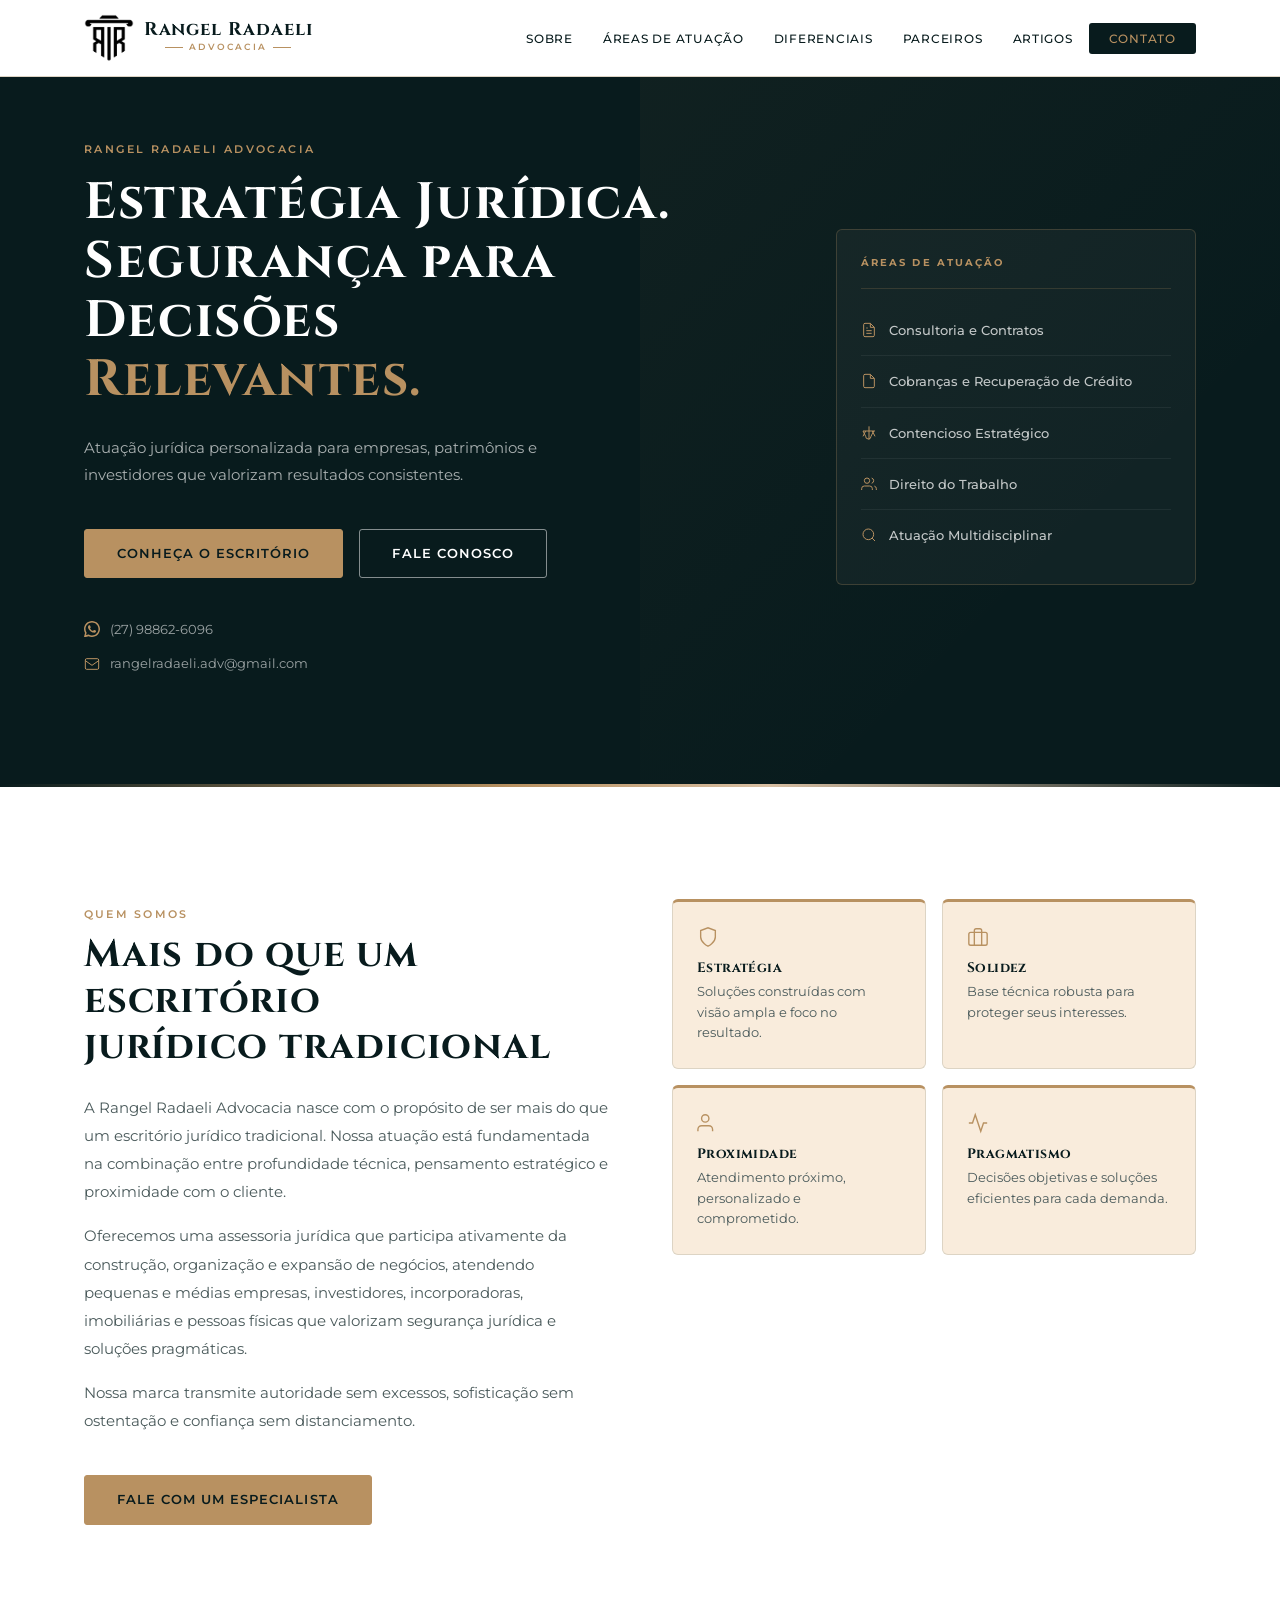
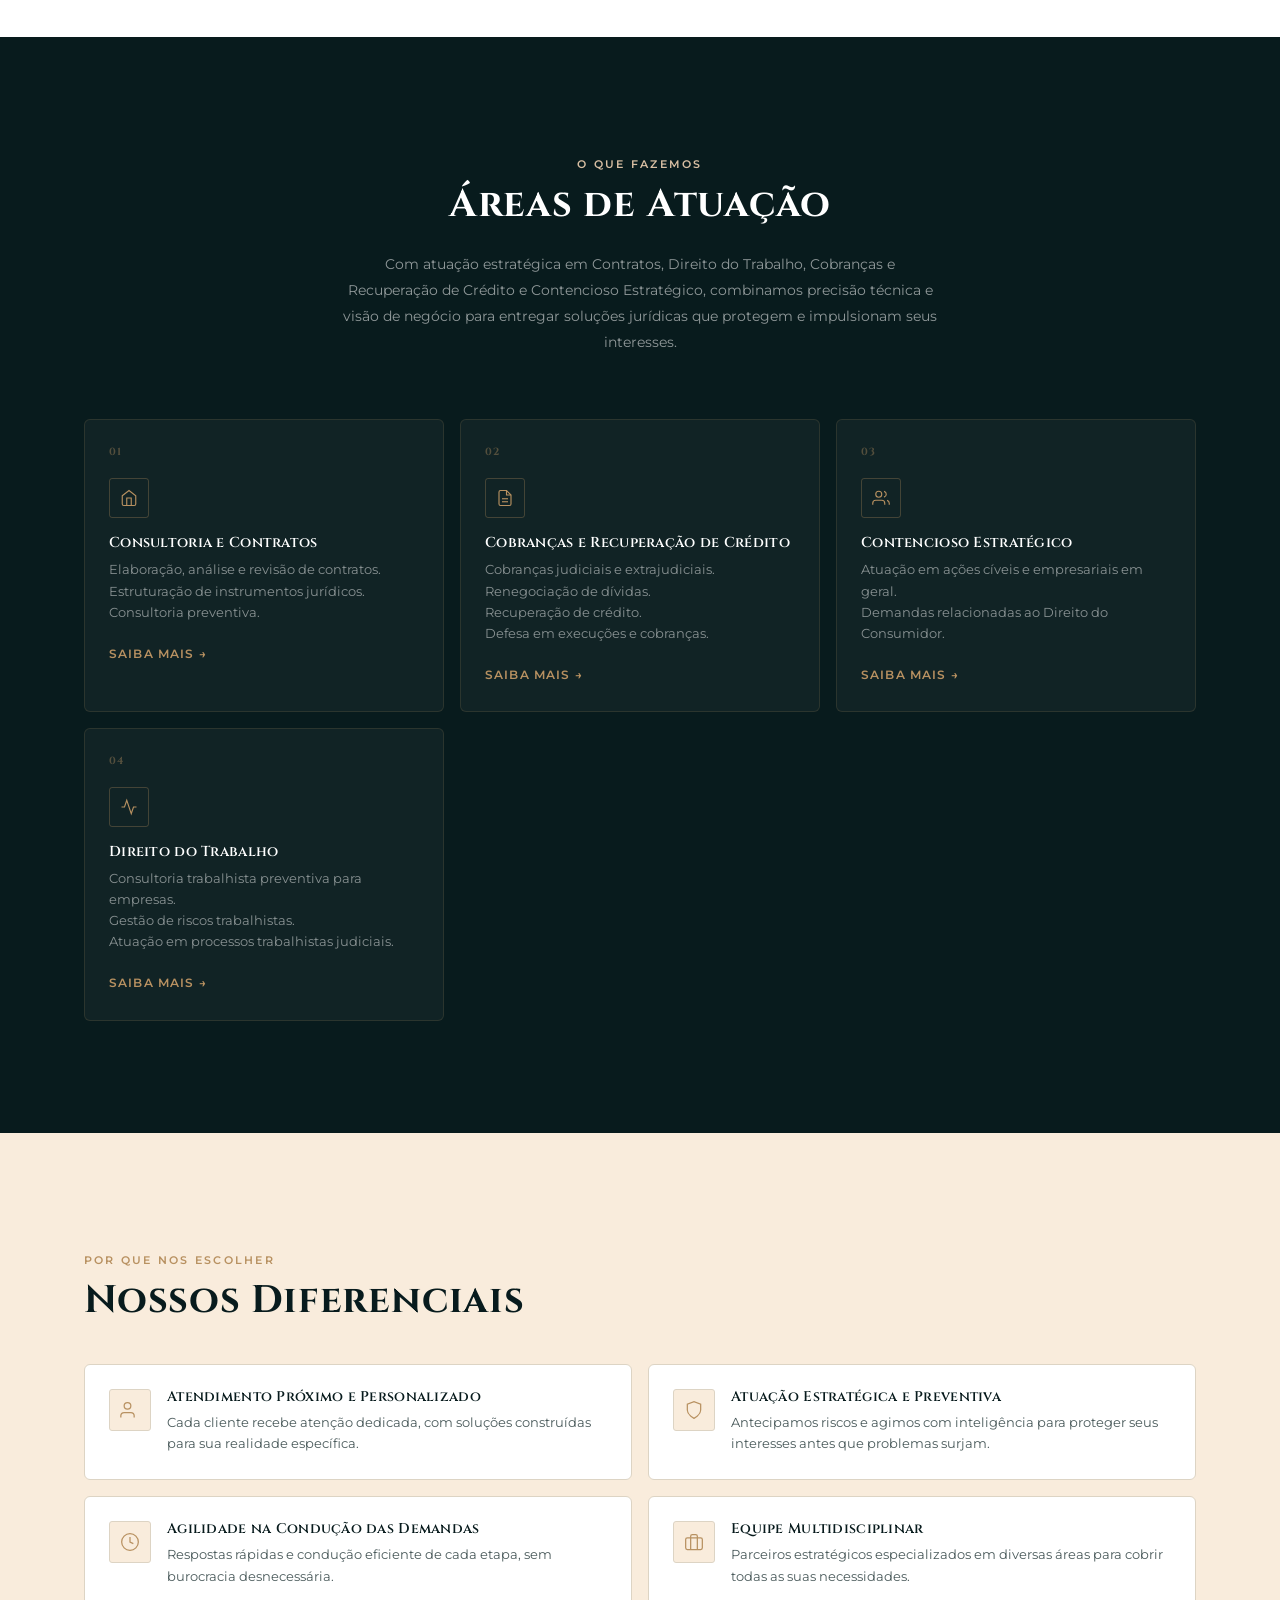
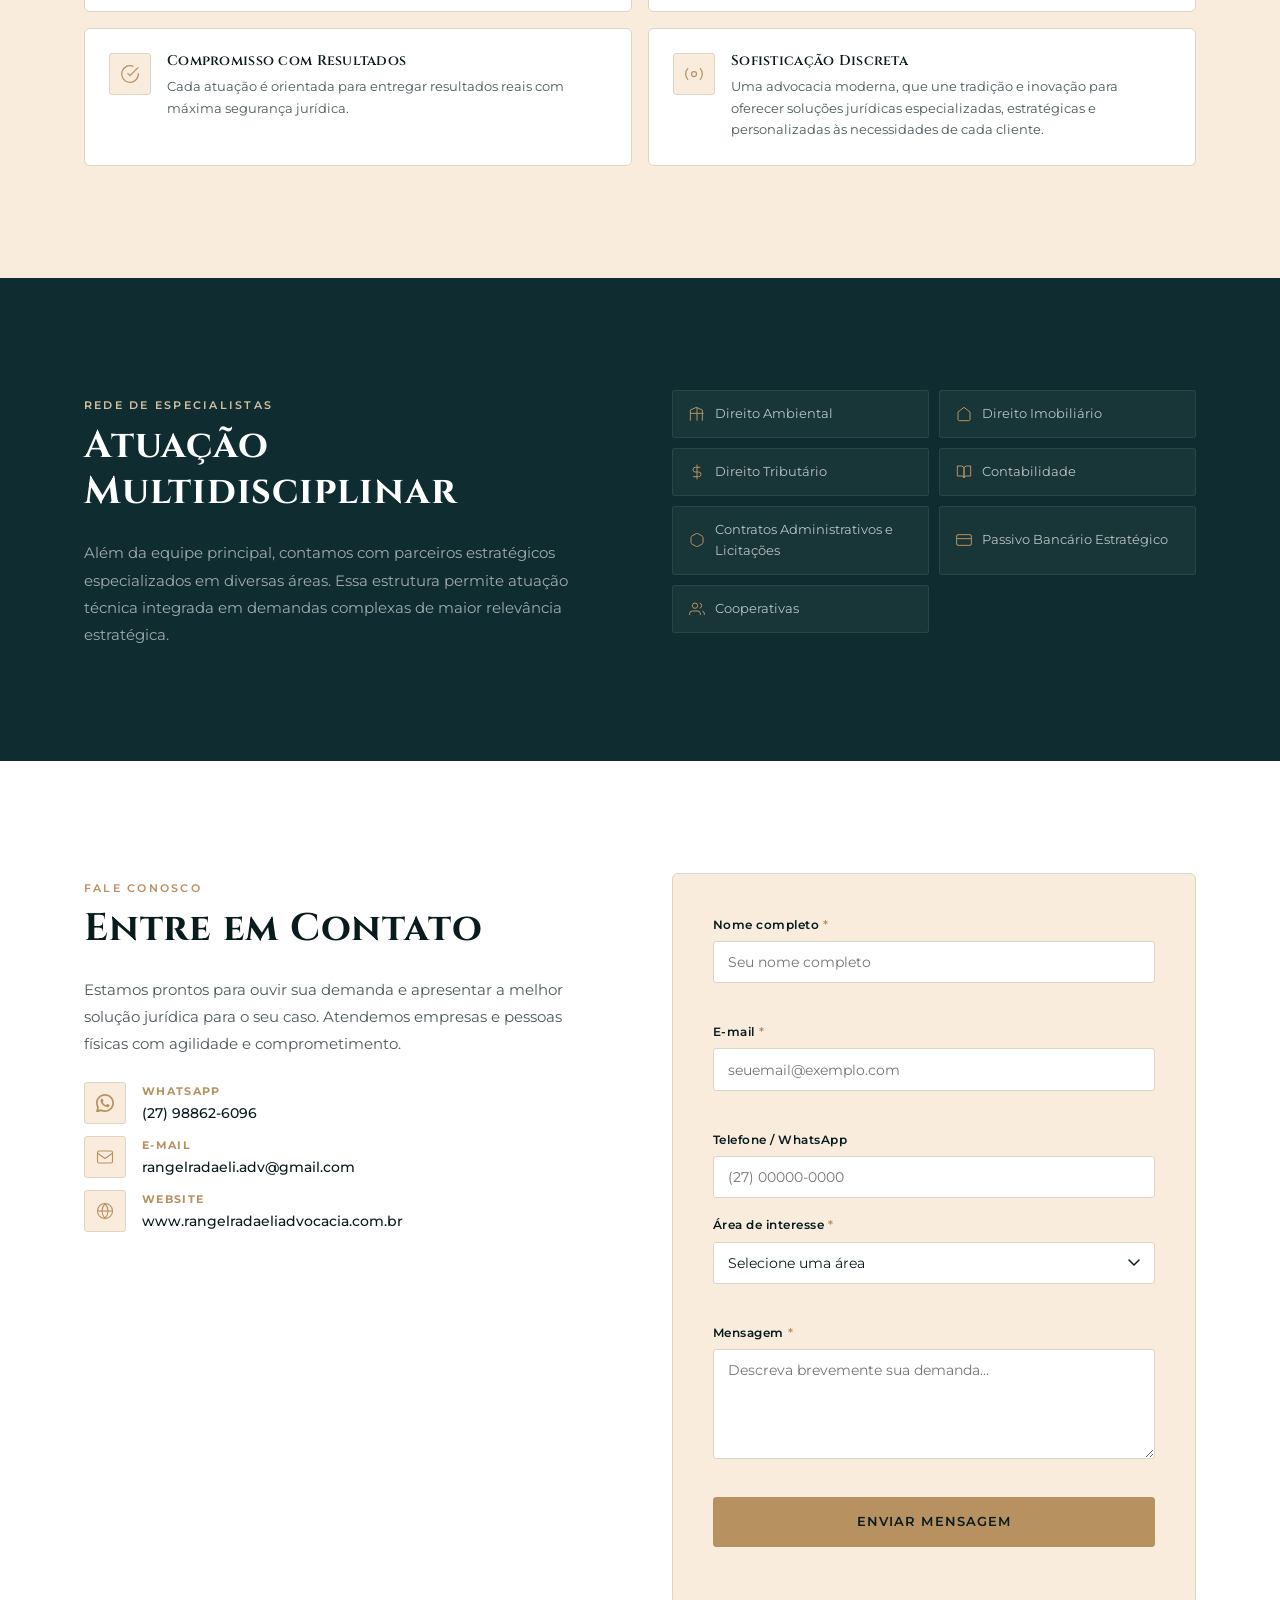
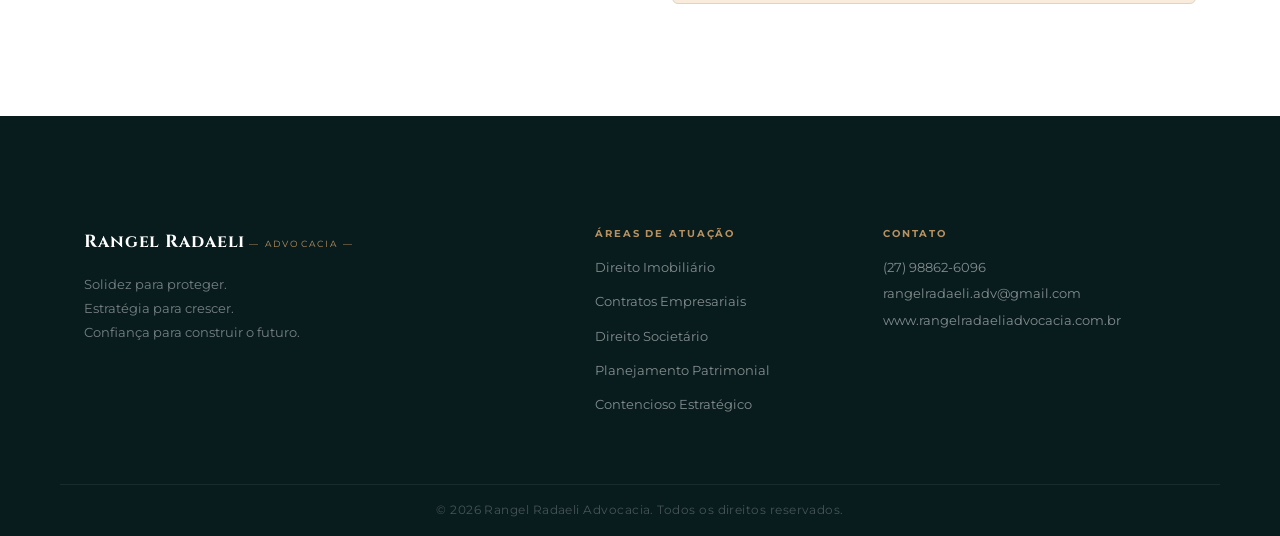
==== index.html @ 6f7310c7 "fix: update navigation link class for artigos in index.html" ====
<!doctype html>
<html lang="pt-BR">
  <head>
    <meta charset="UTF-8" />
    <meta name="viewport" content="width=device-width, initial-scale=1.0" />
    <meta
      name="description"
      content="Rangel Radaeli Advocacia – Estratégia Jurídica. Segurança para Decisões Relevantes."
    />
    <title>Rangel Radaeli Advocacia</title>

    <!-- Favicon -->
    <link rel="icon" type="image/png" href="assets/images/LogoRR2.png" />

    <!--
    Tipografia oficial conforme Manual de Marca:
    - Cinzel       → equivalente gratuita da Trajan Pro (títulos, logotipo)
    - Montserrat   → fonte secundária oficial (textos, corpo, UI)
  -->
    <link rel="preconnect" href="https://fonts.googleapis.com" />
    <link rel="preconnect" href="https://fonts.gstatic.com" crossorigin />
    <link
      href="https://fonts.googleapis.com/css2?family=Cinzel:wght@400;600;700&family=Montserrat:wght@300;400;500;600;700&display=swap"
      rel="stylesheet"
    />

    <link rel="stylesheet" href="css/style.css" />
  </head>
  <body>
    <!-- ============================================================
       HEADER
  ============================================================ -->
    <header class="header" id="header">
      <div class="container header__inner">
        <!-- Logo-->
        <a
          href="#hero"
          class="logo"
          aria-label="Rangel Radaeli Advocacia – Início"
        >
          <div class="logo__wrapper">
            <div class="logo__top">
              <img src="assets/images/LogoRR.png" alt="" class="logo__icon" />
              <div class="logo__text">
                <span class="logo__name">Rangel Radaeli</span>
                <span class="logo__sub">
                  <span class="logo__line"></span>
                  ADVOCACIA
                  <span class="logo__line"></span>
                </span>
              </div>
            </div>
          </div>
        </a>

        <!-- Navegação desktop -->
        <nav class="nav" aria-label="Menu principal">
          <ul class="nav__list">
            <li><a href="#sobre" class="nav__link">Sobre</a></li>
            <li><a href="#areas" class="nav__link">Áreas de Atuação</a></li>
            <li><a href="#diferenciais" class="nav__link">Diferenciais</a></li>
            <li><a href="#multidisciplinar" class="nav__link">Parceiros</a></li>
             <li><a href="artigos.html" class="nav__link">Artigos</a></li>  
            <li>
              <a href="#contato" class="nav__link nav__link--cta">Contato</a>
            </li>
          </ul>
        </nav>

        <!-- Hamburguer (mobile) -->
        <button
          class="hamburger"
          id="hamburgerBtn"
          aria-label="Abrir menu"
          aria-expanded="false"
        >
          <span class="hamburger__line"></span>
          <span class="hamburger__line"></span>
          <span class="hamburger__line"></span>
        </button>
      </div>

      <!-- Menu mobile -->
      <nav
        class="nav-mobile"
        id="mobileMenu"
        aria-label="Menu mobile"
        aria-hidden="true"
      >
        <ul class="nav-mobile__list">
          <li><a href="#sobre" class="nav-mobile__link">Sobre</a></li>
          <li>
            <a href="#areas" class="nav-mobile__link">Áreas de Atuação</a>
          </li>
          <li>
            <a href="#diferenciais" class="nav-mobile__link">Diferenciais</a>
          </li>
          <li>
            <a href="#multidisciplinar" class="nav-mobile__link">Parceiros</a>
          </li>

           <li><a href="artigos.html" class="nav-mobile__link">Artigos</a></li>  
          <li><a href="#contato" class="nav-mobile__link">Contato</a></li>
        </ul>
      </nav>
    </header>

    <main>
      <!-- ============================================================
         HERO — "Estratégia Jurídica. Segurança para Decisões Relevantes."
         Inspirado no mockup da página 16 do projeto
    ============================================================ -->
      <section class="hero" id="hero">
        <div class="container hero__inner">
          <div class="hero__content">
            <!-- Eyebrow -->
            <p class="hero__eyebrow">Rangel Radaeli Advocacia</p>

            <!-- Título principal conforme mockup do projeto -->
            <h1 class="hero__title">
              Estratégia Jurídica.<br/>
              Segurança para Decisões<br />
              <em class="hero__title-accent">Relevantes.</em>
            </h1>

            <p class="hero__desc">
              Atuação jurídica personalizada para empresas, patrimônios e
              investidores que valorizam resultados consistentes.
            </p>

            <div class="hero__actions">
              <a href="#sobre" class="btn btn--primary">Conheça o Escritório</a>
              <a href="#contato" class="btn btn--ghost">Fale Conosco</a>
            </div>

            <!-- Contatos rápidos -->
            <div class="hero__contacts">
              <a
                href="https://wa.me/5527988626096?text=Olá,%20gostaria%20de%20um%20atendimento"
                target="_blank"
                rel="noopener noreferrer"
                class="hero__contact-link"
              >
                <!-- Ícone WhatsApp -->
                <svg
                  class="hero__contact-icon"
                  viewBox="0 0 24 24"
                  fill="currentColor"
                  aria-hidden="true"
                >
                  <path
                    d="M17.472 14.382c-.297-.149-1.758-.867-2.03-.967-.273-.099-.471-.148-.67.15-.197.297-.767.966-.94 1.164-.173.199-.347.223-.644.075-.297-.15-1.255-.463-2.39-1.475-.883-.788-1.48-1.761-1.653-2.059-.173-.297-.018-.458.13-.606.134-.133.298-.347.446-.52.149-.174.198-.298.298-.497.099-.198.05-.371-.025-.52-.075-.149-.669-1.612-.916-2.207-.242-.579-.487-.5-.669-.51-.173-.008-.371-.01-.57-.01-.198 0-.52.074-.792.372-.272.297-1.04 1.016-1.04 2.479 0 1.462 1.065 2.875 1.213 3.074.149.198 2.096 3.2 5.077 4.487.709.306 1.262.489 1.694.625.712.227 1.36.195 1.871.118.571-.085 1.758-.719 2.006-1.413.248-.694.248-1.289.173-1.413-.074-.124-.272-.198-.57-.347z"
                  />
                  <path
                    d="M12 0C5.373 0 0 5.373 0 12c0 2.124.554 4.118 1.528 5.845L.057 23.571a.75.75 0 0 0 .921.908l5.85-1.53A11.95 11.95 0 0 0 12 24c6.627 0 12-5.373 12-12S18.627 0 12 0zm0 21.75a9.71 9.71 0 0 1-4.953-1.354l-.355-.214-3.674.963.981-3.589-.232-.368A9.722 9.722 0 0 1 2.25 12C2.25 6.615 6.615 2.25 12 2.25S21.75 6.615 21.75 12 17.385 21.75 12 21.75z"
                  />
                </svg>
                (27) 98862-6096
              </a>
              <a
                href="https://mail.google.com/mail/?view=cm&to=contato@rangeradaeli.adv.br&su=Contato%20pelo%20Site"
                target="_blank"
                rel="noopener noreferrer"
                class="hero__contact-link"
              >
                <svg
                  class="hero__contact-icon"
                  viewBox="0 0 24 24"
                  fill="none"
                  stroke="currentColor"
                  stroke-width="1.5"
                  aria-hidden="true"
                >
                  <rect x="2" y="4" width="20" height="16" rx="2" />
                  <path d="m2 7 10 7 10-7" />
                </svg>
                rangelradaeli.adv@gmail.com
              </a>
            </div>
          </div>

          <!-- Painel lateral com áreas de atuação (conforme mockup mobile) -->
          <aside class="hero__panel" aria-label="Áreas de atuação em destaque">
            <p class="hero__panel-label">Áreas de Atuação</p>
            <ul class="hero__panel-list">
              <li class="hero__panel-item">
                <svg
                  <svg viewBox="0 0 24 24" fill="none" stroke="currentColor" stroke-width="1.5">
                    <path d="M14 2H6a2 2 0 0 0-2 2v16a2 2 0 0 0 2 2h12a2 2 0 0 0 2-2V8z"/>
                    <polyline points="14 2 14 8 20 8"/>
                    <line x1="16" y1="13" x2="8" y2="13"/>
                    <line x1="16" y1="17" x2="8" y2="17"/>
                    <line x1="10" y1="9" x2="8" y2="9"/>
                  </svg>
                <span>Consultoria e Contratos </span>
                <svg
                  class="arrow"
                  viewBox="0 0 24 24"
                  fill="none"
                  stroke="currentColor"
                  stroke-width="1.5"
                  aria-hidden="true"
                >
                  <path d="M5 12h14M12 5l7 7-7 7" />
                </svg>
              </li>
              <li class="hero__panel-item">
                <svg
                  viewBox="0 0 24 24"
                  fill="none"
                  stroke="currentColor"
                  stroke-width="1.5"
                  aria-hidden="true"
                >
                  <path
                    d="M14 2H6a2 2 0 0 0-2 2v16a2 2 0 0 0 2 2h12a2 2 0 0 0 2-2V8z"
                  />
                  <polyline points="14 2 14 8 20 8" />
                </svg>
                <span>Cobranças e Recuperação de Crédito</span>
                <svg
                  class="arrow"
                  viewBox="0 0 24 24"
                  fill="none"
                  stroke="currentColor"
                  stroke-width="1.5"
                  aria-hidden="true"
                >
                  <path d="M5 12h14M12 5l7 7-7 7" />
                </svg>
              </li>
              <li class="hero__panel-item">
                <svg viewBox="0 0 24 24" fill="none" stroke="currentColor" stroke-width="1.5">
                <path d="M12 2v20"/>
                <path d="M3 9h18"/>
                <path d="M3 9l4 8a4 4 0 0 0 8 0l4-8"/>
                <path d="M7 9l-4 8"/>
                <path d="M17 9l4 8"/>
            </svg>
                </svg>
                <span>Contencioso Estratégico</span>
                <svg
                  class="arrow"
                  viewBox="0 0 24 24"
                  fill="none"
                  stroke="currentColor"
                  stroke-width="1.5"
                  aria-hidden="true"
                >
                  <path d="M5 12h14M12 5l7 7-7 7" />
                </svg>
              </li>
              <li class="hero__panel-item">
                <svg viewBox="0 0 24 24" fill="none" stroke="currentColor" stroke-width="1.5">
                <path d="M17 21v-2a4 4 0 0 0-4-4H5a4 4 0 0 0-4 4v2"/>
                <circle cx="9" cy="7" r="4"/>
                <path d="M23 21v-2a4 4 0 0 0-3-3.87"/>
                <path d="M16 3.13a4 4 0 0 1 0 7.75"/>
              </svg>
                <span>Direito do Trabalho </span>
                <svg
                  class="arrow"
                  viewBox="0 0 24 24"
                  fill="none"
                  stroke="currentColor"
                  stroke-width="1.5"
                  aria-hidden="true"
                >
                  <path d="M5 12h14M12 5l7 7-7 7" />
                </svg>
              </li>
              <li class="hero__panel-item">
                <svg
                  viewBox="0 0 24 24"
                  fill="none"
                  stroke="currentColor"
                  stroke-width="1.5"
                  aria-hidden="true"
                >
                  <circle cx="11" cy="11" r="8" />
                  <path d="m21 21-4.35-4.35" />
                </svg>
                <span>Atuação Multidisciplinar </span>
                <svg
                  class="arrow"
                  viewBox="0 0 24 24"
                  fill="none"
                  stroke="currentColor"
                  stroke-width="1.5"
                  aria-hidden="true"
                >
                  <path d="M5 12h14M12 5l7 7-7 7" />
                </svg>
              </li>
            </ul>
          </aside>
        </div>

        <!-- Barra dourada decorativa -->
        <div class="hero__bar" aria-hidden="true"></div>
      </section>

      <!-- ============================================================
         SOBRE — Propósito e valores do escritório
    ============================================================ -->
      <section class="sobre" id="sobre">
        <div class="container sobre__inner">
          <div class="sobre__text">
            <span class="section-tag">Quem Somos</span>
            <h2 class="section-title">
              Mais do que um escritório<br />jurídico tradicional
            </h2>
            <p>
              A Rangel Radaeli Advocacia nasce com o propósito de ser mais do
              que um escritório jurídico tradicional. Nossa atuação está
              fundamentada na combinação entre profundidade técnica, pensamento
              estratégico e proximidade com o cliente.
            </p>
            <p>
              Oferecemos uma assessoria jurídica que participa ativamente da
              construção, organização e expansão de negócios, atendendo pequenas
              e médias empresas, investidores, incorporadoras, imobiliárias e
              pessoas físicas que valorizam segurança jurídica e soluções
              pragmáticas.
            </p>
            <p>
              Nossa marca transmite autoridade sem excessos, sofisticação sem
              ostentação e confiança sem distanciamento.
            </p>
            <a
              href="#contato"
              class="btn btn--primary"
              style="margin-top: 1.5rem; display: inline-flex"
            >
              Fale com um Especialista
            </a>
          </div>

          <!-- Cards de atributos da marca conforme manual -->
          <div class="sobre__attrs">
            <div class="attr-card">
              <svg
                viewBox="0 0 24 24"
                fill="none"
                stroke="currentColor"
                stroke-width="1.5"
                aria-hidden="true"
              >
                <path d="M12 22s8-4 8-10V5l-8-3-8 3v7c0 6 8 10 8 10z" />
              </svg>
              <h3>Estratégia</h3>
              <p>Soluções construídas com visão ampla e foco no resultado.</p>
            </div>
            <div class="attr-card">
              <svg
                viewBox="0 0 24 24"
                fill="none"
                stroke="currentColor"
                stroke-width="1.5"
                aria-hidden="true"
              >
                <rect x="2" y="7" width="20" height="14" rx="2" />
                <path d="M16 21V5a2 2 0 0 0-2-2h-4a2 2 0 0 0-2 2v16" />
              </svg>
              <h3>Solidez</h3>
              <p>Base técnica robusta para proteger seus interesses.</p>
            </div>
            <div class="attr-card">
              <svg
                viewBox="0 0 24 24"
                fill="none"
                stroke="currentColor"
                stroke-width="1.5"
                aria-hidden="true"
              >
                <path d="M17 21v-2a4 4 0 0 0-4-4H5a4 4 0 0 0-4 4v2" />
                <circle cx="9" cy="7" r="4" />
              </svg>
              <h3>Proximidade</h3>
              <p>Atendimento próximo, personalizado e comprometido.</p>
            </div>
            <div class="attr-card">
              <svg
                viewBox="0 0 24 24"
                fill="none"
                stroke="currentColor"
                stroke-width="1.5"
                aria-hidden="true"
              >
                <polyline points="22 12 18 12 15 21 9 3 6 12 2 12" />
              </svg>
              <h3>Pragmatismo</h3>
              <p>Decisões objetivas e soluções eficientes para cada demanda.</p>
            </div>
          </div>
        </div>
      </section>

      <!-- ============================================================
         ÁREAS DE ATUAÇÃO — conforme projeto e manual
    ============================================================ -->
      <section class="areas" id="areas">
        <div class="container">
          <div class="areas__header">
            <span class="section-tag section-tag--light">O que fazemos</span>
            <h2 class="section-title section-title--light">Áreas de Atuação</h2>
            <p class="areas__subtitle">
              Com atuação estratégica em Contratos, Direito do Trabalho,
              Cobranças e Recuperação de Crédito e Contencioso Estratégico,
              combinamos precisão técnica e visão de negócio para entregar
              soluções jurídicas que protegem e impulsionam seus interesses.
            </p>
          </div>

          <div class="areas__grid">
            <article class="area-card">
              <div class="area-card__num">01</div>
              <div class="area-card__icon" aria-hidden="true">
                <svg
                  viewBox="0 0 24 24"
                  fill="none"
                  stroke="currentColor"
                  stroke-width="1.5"
                >
                  <path d="M3 9l9-7 9 7v11a2 2 0 0 1-2 2H5a2 2 0 0 1-2-2z" />
                  <polyline points="9 22 9 12 15 12 15 22" />
                </svg>
              </div>
              <h3 class="area-card__title">Consultoria e Contratos</h3>
              <p class="area-card__desc">
                Elaboração, análise e revisão de contratos.<br />
                Estruturação de instrumentos jurídicos. <br />
                Consultoria preventiva.
              </p>
              <a 
              href="https://wa.me/5527988626096?text=Olá! Gostaria de mais informações sobre Consultoria e Contratos."
              class="area-card__link"
                target="_blank"
                rel="noopener"
              >Saiba mais →</a>
            </article>

            <article class="area-card">
              <div class="area-card__num">02</div>
              <div class="area-card__icon" aria-hidden="true">
                <svg
                  viewBox="0 0 24 24"
                  fill="none"
                  stroke="currentColor"
                  stroke-width="1.5"
                >
                  <path
                    d="M14 2H6a2 2 0 0 0-2 2v16a2 2 0 0 0 2 2h12a2 2 0 0 0 2-2V8z"
                  />
                  <polyline points="14 2 14 8 20 8" />
                  <line x1="16" y1="13" x2="8" y2="13" />
                  <line x1="16" y1="17" x2="8" y2="17" />
                </svg>
              </div>
              <h3 class="area-card__title">
                Cobranças e Recuperação de Crédito
              </h3>
              <p class="area-card__desc">
                Cobranças judiciais e extrajudiciais.<br />
                Renegociação de dívidas.<br />
                Recuperação de crédito.<br />
                Defesa em execuções e cobranças.
              </p>
              <a 
              href="https://wa.me/5527988626096?text=Olá! Gostaria de mais informações sobre Cobranças e Recuperação de Crédito."
              class="area-card__link"
                target="_blank"
                rel="noopener"
              >Saiba mais →</a>
            </article>

            <article class="area-card">
              <div class="area-card__num">03</div>
              <div class="area-card__icon" aria-hidden="true">
                <svg
                  viewBox="0 0 24 24"
                  fill="none"
                  stroke="currentColor"
                  stroke-width="1.5"
                >
                  <path d="M17 21v-2a4 4 0 0 0-4-4H5a4 4 0 0 0-4 4v2" />
                  <circle cx="9" cy="7" r="4" />
                  <path
                    d="M23 21v-2a4 4 0 0 0-3-3.87M16 3.13a4 4 0 0 1 0 7.75"
                  />
                </svg>
              </div>
              <h3 class="area-card__title">Contencioso Estratégico</h3>
              <p class="area-card__desc">
                Atuação em ações cíveis e empresariais em geral.<br />
                Demandas relacionadas ao Direito do Consumidor.
              </p>
              <a 
              href="https://wa.me/5527988626096?text=Olá! Gostaria de mais informações sobre Contencioso Estratégico."
              class="area-card__link"
                target="_blank"
                rel="noopener"
              >Saiba mais →</a>
            </article>

            <article class="area-card">
              <div class="area-card__num">04</div>
              <div class="area-card__icon" aria-hidden="true">
                <svg
                  viewBox="0 0 24 24"
                  fill="none"
                  stroke="currentColor"
                  stroke-width="1.5"
                >
                  <polyline points="22 12 18 12 15 21 9 3 6 12 2 12" />
                </svg>
              </div>
              <h3 class="area-card__title">Direito do Trabalho</h3>
              <p class="area-card__desc">
                Consultoria trabalhista preventiva para empresas.<br />
                Gestão de riscos trabalhistas.<br />
                Atuação em processos trabalhistas judiciais.
              </p>
              <a 
              href="https://wa.me/5527988626096?text=Olá! Gostaria de mais informações sobre Direito do Trabalho."
              class="area-card__link"
                target="_blank"
                rel="noopener"
              >Saiba mais →</a>
            </article>

            <!-- <article class="area-card">
              <div class="area-card__num">05</div>
              <div class="area-card__icon" aria-hidden="true">
                <svg
                  viewBox="0 0 24 24"
                  fill="none"
                  stroke="currentColor"
                  stroke-width="1.5"
                >
                  <path
                    d="M3 6l9-4 9 4v6c0 5.25-3.75 10.15-9 11.25C6.75 22.15 3 17.25 3 12V6z"
                  />
                </svg>
              </div> -->
            <!-- <h3 class="area-card__title">Contencioso Estratégico</h3>
              <p class="area-card__desc">
                Atuação em ações cíveis e empresariais com visão estratégica e
                foco em resultados.
              </p>
              <span class="area-card__link">Saiba mais →</span>
            </article>

            <article class="area-card">
              <div class="area-card__num">06</div>
              <div class="area-card__icon" aria-hidden="true">
                <svg
                  viewBox="0 0 24 24"
                  fill="none"
                  stroke="currentColor"
                  stroke-width="1.5"
                >
                  <line x1="12" y1="1" x2="12" y2="23" />
                  <path d="M17 5H9.5a3.5 3.5 0 0 0 0 7h5a3.5 3.5 0 0 1 0 7H6" />
                </svg>
              </div>
              <h3 class="area-card__title">
                Cobranças e Recuperação de Crédito
              </h3>
              <p class="area-card__desc">
                Cobranças judiciais e extrajudiciais, renegociação de dívidas e
                recuperação de crédito.
              </p>
              <span class="area-card__link">Saiba mais →</span>
            </article> -->
          </div>
        </div>
      </section>

      <!-- ============================================================
         DIFERENCIAIS — Atributos da marca conforme manual
    ============================================================ -->
      <section class="diferenciais" id="diferenciais">
        <div class="container">
          <span class="section-tag">Por que nos escolher</span>
          <h2 class="section-title">Nossos Diferenciais</h2>

          <div class="diff-grid">
            <div class="diff-item">
              <div class="diff-item__icon" aria-hidden="true">
                <svg
                  viewBox="0 0 24 24"
                  fill="none"
                  stroke="currentColor"
                  stroke-width="1.5"
                >
                  <path d="M17 21v-2a4 4 0 0 0-4-4H5a4 4 0 0 0-4 4v2" />
                  <circle cx="9" cy="7" r="4" />
                </svg>
              </div>
              <div class="diff-item__text">
                <h3>Atendimento Próximo e Personalizado</h3>
                <p>
                  Cada cliente recebe atenção dedicada, com soluções construídas
                  para sua realidade específica.
                </p>
              </div>
            </div>

            <div class="diff-item">
              <div class="diff-item__icon" aria-hidden="true">
                <svg
                  viewBox="0 0 24 24"
                  fill="none"
                  stroke="currentColor"
                  stroke-width="1.5"
                >
                  <path d="M12 22s8-4 8-10V5l-8-3-8 3v7c0 6 8 10 8 10z" />
                </svg>
              </div>
              <div class="diff-item__text">
                <h3>Atuação Estratégica e Preventiva</h3>
                <p>
                  Antecipamos riscos e agimos com inteligência para proteger
                  seus interesses antes que problemas surjam.
                </p>
              </div>
            </div>

            <div class="diff-item">
              <div class="diff-item__icon" aria-hidden="true">
                <svg
                  viewBox="0 0 24 24"
                  fill="none"
                  stroke="currentColor"
                  stroke-width="1.5"
                >
                  <circle cx="12" cy="12" r="10" />
                  <polyline points="12 6 12 12 16 14" />
                </svg>
              </div>
              <div class="diff-item__text">
                <h3>Agilidade na Condução das Demandas</h3>
                <p>
                  Respostas rápidas e condução eficiente de cada etapa, sem
                  burocracia desnecessária.
                </p>
              </div>
            </div>

            <div class="diff-item">
              <div class="diff-item__icon" aria-hidden="true">
                <svg
                  viewBox="0 0 24 24"
                  fill="none"
                  stroke="currentColor"
                  stroke-width="1.5"
                >
                  <rect x="2" y="7" width="20" height="14" rx="2" />
                  <path d="M16 21V5a2 2 0 0 0-2-2h-4a2 2 0 0 0-2 2v16" />
                </svg>
              </div>
              <div class="diff-item__text">
                <h3>Equipe Multidisciplinar</h3>
                <p>
                  Parceiros estratégicos especializados em diversas áreas para
                  cobrir todas as suas necessidades.
                </p>
              </div>
            </div>

            <div class="diff-item">
              <div class="diff-item__icon" aria-hidden="true">
                <svg
                  viewBox="0 0 24 24"
                  fill="none"
                  stroke="currentColor"
                  stroke-width="1.5"
                >
                  <path d="M22 11.08V12a10 10 0 1 1-5.93-9.14" />
                  <polyline points="22 4 12 14.01 9 11.01" />
                </svg>
              </div>
              <div class="diff-item__text">
                <h3>Compromisso com Resultados</h3>
                <p>
                  Cada atuação é orientada para entregar resultados reais com
                  máxima segurança jurídica.
                </p>
              </div>
            </div>

            <div class="diff-item">
              <div class="diff-item__icon" aria-hidden="true">
                <svg
                  viewBox="0 0 24 24"
                  fill="none"
                  stroke="currentColor"
                  stroke-width="1.5"
                >
                  <circle cx="12" cy="12" r="3" />
                  <path
                    d="M19.07 4.93a10 10 0 0 1 0 14.14M4.93 4.93a10 10 0 0 0 0 14.14"
                  />
                </svg>
              </div>
              <div class="diff-item__text">
                <h3>Sofisticação Discreta</h3>
                <p>
                  Uma advocacia moderna, que une tradição e inovação para oferecer soluções jurídicas especializadas, estratégicas e personalizadas às necessidades de cada cliente.
                </p>
              </div>
            </div>
          </div>
        </div>
      </section>

      <!-- ============================================================
         MULTIDISCIPLINAR — Parceiros estratégicos
    ============================================================ -->
      <section class="multidisciplinar" id="multidisciplinar">
        <div class="container multidisciplinar__inner">
          <div class="multi__text">
            <span class="section-tag section-tag--light"
              >Rede de especialistas</span
            >
            <h2 class="section-title section-title--light">
              Atuação Multidisciplinar
            </h2>
            <p>
              Além da equipe principal, contamos com parceiros estratégicos
              especializados em diversas áreas. Essa estrutura permite atuação
              técnica integrada em demandas complexas de maior relevância
              estratégica.
            </p>
          </div>

          <ul class="multi-grid">
            <li class="multi-item">
              <svg
                viewBox="0 0 24 24"
                fill="none"
                stroke="currentColor"
                stroke-width="1.5"
                aria-hidden="true"
              >
                <path d="M2 22V6l9-4 9 4v16" />
                <path d="M12 2v20" />
                <path d="M2 11h20" /></svg
              ><span>Direito Ambiental</span>
            </li>
            <li class="multi-item">
              <svg
                viewBox="0 0 24 24"
                fill="none"
                stroke="currentColor"
                stroke-width="1.5"
                aria-hidden="true"
              >
                <path d="M3 9l9-7 9 7v11a2 2 0 0 1-2 2H5a2 2 0 0 1-2-2z" /></svg
              ><span>Direito Imobiliário</span>
            </li>
            <li class="multi-item">
              <svg
                viewBox="0 0 24 24"
                fill="none"
                stroke="currentColor"
                stroke-width="1.5"
                aria-hidden="true"
              >
                <line x1="12" y1="1" x2="12" y2="23" />
                <path
                  d="M17 5H9.5a3.5 3.5 0 0 0 0 7h5a3.5 3.5 0 0 1 0 7H6"
                /></svg
              ><span>Direito Tributário</span>
            </li>
            <li class="multi-item">
              <svg
                viewBox="0 0 24 24"
                fill="none"
                stroke="currentColor"
                stroke-width="1.5"
                aria-hidden="true"
              >
                <path d="M2 3h6a4 4 0 0 1 4 4v14a3 3 0 0 0-3-3H2z" />
                <path d="M22 3h-6a4 4 0 0 0-4 4v14a3 3 0 0 1 3-3h7z" /></svg
              ><span>Contabilidade</span>
            </li>
            <li class="multi-item">
              <svg
                viewBox="0 0 24 24"
                fill="none"
                stroke="currentColor"
                stroke-width="1.5"
                aria-hidden="true"
              >
                <path
                  d="M21 16V8a2 2 0 0 0-1-1.73l-7-4a2 2 0 0 0-2 0l-7 4A2 2 0 0 0 3 8v8a2 2 0 0 0 1 1.73l7 4a2 2 0 0 0 2 0l7-4A2 2 0 0 0 21 16z"
                /></svg
              ><span>Contratos Administrativos e Licitações</span>
            </li>
            <li class="multi-item">
              <svg
                viewBox="0 0 24 24"
                fill="none"
                stroke="currentColor"
                stroke-width="1.5"
                aria-hidden="true"
              >
                <rect x="1" y="4" width="22" height="16" rx="2" />
                <line x1="1" y1="10" x2="23" y2="10" /></svg
              ><span>Passivo Bancário Estratégico</span>
            </li>
            <li class="multi-item">
              <svg
                viewBox="0 0 24 24"
                fill="none"
                stroke="currentColor"
                stroke-width="1.5"
                aria-hidden="true"
              >
                <path d="M17 21v-2a4 4 0 0 0-4-4H5a4 4 0 0 0-4 4v2" />
                <circle cx="9" cy="7" r="4" />
                <path
                  d="M23 21v-2a4 4 0 0 0-3-3.87M16 3.13a4 4 0 0 1 0 7.75"
                /></svg
              ><span>Cooperativas</span>
            </li>
          </ul>
        </div>
      </section>

      <!-- ============================================================
         CONTATO
    ============================================================ -->
      <section class="contato" id="contato">
        <div class="container contato__inner">
          <div class="contato__info">
            <span class="section-tag">Fale Conosco</span>
            <h2 class="section-title">Entre em Contato</h2>
            <p>
              Estamos prontos para ouvir sua demanda e apresentar a melhor
              solução jurídica para o seu caso. Atendemos empresas e pessoas
              físicas com agilidade e comprometimento.
            </p>

            <div class="contato__details">
              <!-- WhatsApp -->
              <a
                href="https://wa.me/5527988626096?text=Olá,%20gostaria%20de%20um%20atendimento"
                target="_blank"
                rel="noopener noreferrer"
                class="contato__item"
              >
                <div class="contato__item-icon">
                  <svg
                    viewBox="0 0 24 24"
                    fill="currentColor"
                    aria-hidden="true"
                  >
                    <path
                      d="M17.472 14.382c-.297-.149-1.758-.867-2.03-.967-.273-.099-.471-.148-.67.15-.197.297-.767.966-.94 1.164-.173.199-.347.223-.644.075-.297-.15-1.255-.463-2.39-1.475-.883-.788-1.48-1.761-1.653-2.059-.173-.297-.018-.458.13-.606.134-.133.298-.347.446-.52.149-.174.198-.298.298-.497.099-.198.05-.371-.025-.52-.075-.149-.669-1.612-.916-2.207-.242-.579-.487-.5-.669-.51-.173-.008-.371-.01-.57-.01-.198 0-.52.074-.792.372-.272.297-1.04 1.016-1.04 2.479 0 1.462 1.065 2.875 1.213 3.074.149.198 2.096 3.2 5.077 4.487.709.306 1.262.489 1.694.625.712.227 1.36.195 1.871.118.571-.085 1.758-.719 2.006-1.413.248-.694.248-1.289.173-1.413-.074-.124-.272-.198-.57-.347z"
                    />
                    <path
                      d="M12 0C5.373 0 0 5.373 0 12c0 2.124.554 4.118 1.528 5.845L.057 23.571a.75.75 0 0 0 .921.908l5.85-1.53A11.95 11.95 0 0 0 12 24c6.627 0 12-5.373 12-12S18.627 0 12 0zm0 21.75a9.71 9.71 0 0 1-4.953-1.354l-.355-.214-3.674.963.981-3.589-.232-.368A9.722 9.722 0 0 1 2.25 12C2.25 6.615 6.615 2.25 12 2.25S21.75 6.615 21.75 12 17.385 21.75 12 21.75z"
                    />
                  </svg>
                </div>
                <div>
                  <span class="contato__item-label">WhatsApp</span>
                  <span class="contato__item-value">(27) 98862-6096</span>
                </div>
              </a>

              <!-- E-mail -->
              <a
                href="https://mail.google.com/mail/?view=cm&to=contato@rangeradaeli.adv.br&su=Contato%20pelo%20Site"
                target="_blank"
                rel="noopener noreferrer"
                class="contato__item"
              >
                <div class="contato__item-icon">
                  <svg
                    viewBox="0 0 24 24"
                    fill="none"
                    stroke="currentColor"
                    stroke-width="1.5"
                    aria-hidden="true"
                  >
                    <rect x="2" y="4" width="20" height="16" rx="2" />
                    <path d="m2 7 10 7 10-7" />
                  </svg>
                </div>
                <div>
                  <span class="contato__item-label">E-mail</span>
                  <span class="contato__item-value"
                    >rangelradaeli.adv@gmail.com</span
                  >
                </div>
              </a>

              <!-- Site -->
              <a
                href="https://www.rangelradaeliadvocacia.com.br"
                target="_blank"
                rel="noopener noreferrer"
                class="contato__item"
              >
                <div class="contato__item-icon">
                  <svg
                    viewBox="0 0 24 24"
                    fill="none"
                    stroke="currentColor"
                    stroke-width="1.5"
                    aria-hidden="true"
                  >
                    <circle cx="12" cy="12" r="10" />
                    <line x1="2" y1="12" x2="22" y2="12" />
                    <path
                      d="M12 2a15.3 15.3 0 0 1 4 10 15.3 15.3 0 0 1-4 10 15.3 15.3 0 0 1-4-10 15.3 15.3 0 0 1 4-10z"
                    />
                  </svg>
                </div>
                <div>
                  <span class="contato__item-label">Website</span>
                  <span class="contato__item-value"
                    >www.rangelradaeliadvocacia.com.br</span
                  >
                </div>
              </a>

              <!-- Endereço -->
              <!-- <div class="contato__item contato__item--addr">
                <div class="contato__item-icon">
                  <svg
                    viewBox="0 0 24 24"
                    fill="none"
                    stroke="currentColor"
                    stroke-width="1.5"
                    aria-hidden="true"
                  >
                    <path d="M21 10c0 7-9 13-9 13s-9-6-9-13a9 9 0 0 1 18 0z" />
                    <circle cx="12" cy="10" r="3" />
                  </svg>
                </div>
                <div>
                  <span class="contato__item-label">Endereço</span>
                  <span class="contato__item-value"
                    >Av. Nossa Sra. da Penha, 2053<br />Sala 1102, Praia do
                    Canto<br />Vila Velha/ES – CEP 29101-130</span
                  >
                </div>
              </div> -->
            </div>
          </div>

          <!-- Formulário -->
          <div class="contato__form-wrapper">
            <form
              class="form"
              id="contactForm"
              novalidate
              aria-label="Formulário de contato"
            >
              <div class="form__group">
                <label class="form__label" for="nome"
                  >Nome completo <span aria-hidden="true">*</span></label
                >
                <input
                  class="form__input"
                  type="text"
                  id="nome"
                  name="nome"
                  placeholder="Seu nome completo"
                  required
                  autocomplete="name"
                />
                <span class="form__error" id="nome-error" role="alert"></span>
              </div>

              <div class="form__group">
                <label class="form__label" for="email"
                  >E-mail <span aria-hidden="true">*</span></label
                >
                <input
                  class="form__input"
                  type="email"
                  id="email"
                  name="email"
                  placeholder="seuemail@exemplo.com"
                  required
                  autocomplete="email"
                />
                <span class="form__error" id="email-error" role="alert"></span>
              </div>

              <div class="form__group">
                <label class="form__label" for="telefone"
                  >Telefone / WhatsApp</label
                >
                <input
                  class="form__input"
                  type="tel"
                  id="telefone"
                  name="telefone"
                  placeholder="(27) 00000-0000"
                  autocomplete="tel"
                />
              </div>

              <div class="form__group">
                <label class="form__label" for="assunto"
                  >Área de interesse <span aria-hidden="true">*</span></label
                >
                <select
                  class="form__input form__select"
                  id="assunto"
                  name="assunto"
                  required
                >
                  <option value="" disabled selected>Selecione uma área</option>
                  <option value="imobiliario">Direito Imobiliário</option>
                  <option value="contratos">Contratos Empresariais</option>
                  <option value="societario">Direito Societário</option>
                  <option value="patrimonial">Planejamento Patrimonial</option>
                  <option value="contencioso">Contencioso Estratégico</option>
                  <option value="trabalhista">Direito do Trabalho</option>
                  <option value="outro">Outro assunto</option>
                </select>
                <span
                  class="form__error"
                  id="assunto-error"
                  role="alert"
                ></span>
              </div>

              <div class="form__group">
                <label class="form__label" for="mensagem"
                  >Mensagem <span aria-hidden="true">*</span></label
                >
                <textarea
                  class="form__input form__textarea"
                  id="mensagem"
                  name="mensagem"
                  rows="4"
                  placeholder="Descreva brevemente sua demanda..."
                  required
                ></textarea>
                <span
                  class="form__error"
                  id="mensagem-error"
                  role="alert"
                ></span>
              </div>

              <button
                type="submit"
                class="btn btn--primary btn--full"
                id="submitBtn"
              >
                Enviar Mensagem
              </button>

              <div
                class="form__feedback"
                id="formFeedback"
                aria-live="polite"
                aria-atomic="true"
              ></div>
            </form>
          </div>
        </div>
      </section>
    </main>

    <!-- ============================================================
       FOOTER
  ============================================================ -->
    <footer class="footer">
      <div class="container footer__inner">
        <div class="footer__brand">
          <img
            src="assets/images/logo-light.png"
            alt="Rangel Radaeli Advocacia"
            class="footer__logo"
            onerror="
              this.style.display = 'none';
              this.nextElementSibling.style.display = 'block';
            "
          />
          <span class="footer__logo-fallback" style="display: none">
            <span class="footer__logo-name">Rangel Radaeli</span>
            <span class="footer__logo-sub">— ADVOCACIA —</span>
          </span>
          <p class="footer__tagline">
            Solidez para proteger.<br />Estratégia para crescer.<br />Confiança
            para construir o futuro.
          </p>
        </div>

        <nav class="footer__nav" aria-label="Links do rodapé">
          <h4 class="footer__nav-title">Áreas de Atuação</h4>
          <ul class="footer__nav-list">
            <li>
              <a href="#areas" class="footer__link">Direito Imobiliário</a>
            </li>
            <li>
              <a href="#areas" class="footer__link">Contratos Empresariais</a>
            </li>
            <li>
              <a href="#areas" class="footer__link">Direito Societário</a>
            </li>
            <li>
              <a href="#areas" class="footer__link">Planejamento Patrimonial</a>
            </li>
            <li>
              <a href="#areas" class="footer__link">Contencioso Estratégico</a>
            </li>
          </ul>
        </nav>

        <div class="footer__contact">
          <h4 class="footer__nav-title">Contato</h4>
          <a
            href="https://wa.me/5527988626096"
            target="_blank"
            rel="noopener noreferrer"
            class="footer__link"
            >(27) 98862-6096</a
          >
          <a
            href="https://mail.google.com/mail/?view=cm&to=contato@rangeradaeli.adv.br"
            target="_blank"
            rel="noopener noreferrer"
            class="footer__link"
            >rangelradaeli.adv@gmail.com</a
          >
          <a
            href="https://rangelradaeliadvocacia.com.br"
            target="_blank"
            rel="noopener noreferrer"
            class="footer__link"
            >www.rangelradaeliadvocacia.com.br</a
          >
          <!-- <p class="footer__addr">
            Av. Nossa Sra. da Penha, 2053<br />
            Sala 1102, Praia do Canto<br />
            Vila Velha/ES – CEP 29101-130
          </p> -->
        </div>
      </div>

      <div class="footer__bottom">
        <div class="container">
          <p class="footer__copy">
            &copy; <span id="currentYear"></span> Rangel Radaeli Advocacia.
            Todos os direitos reservados.
          </p>
        </div>
      </div>
    </footer>

    <!-- Botão voltar ao topo -->
    <button
      class="back-to-top"
      id="backToTop"
      aria-label="Voltar ao topo"
      aria-hidden="true"
    >
      <svg
        viewBox="0 0 24 24"
        fill="none"
        stroke="currentColor"
        stroke-width="2"
        aria-hidden="true"
      >
        <polyline points="18 15 12 9 6 15" />
      </svg>
    </button>
    <script src="https://cdn.jsdelivr.net/npm/@emailjs/browser@4/dist/email.min.js"></script>
    <script src="Js/script.js"></script>
  </body>
</html>
---- css/style.css ----
/* ================================================================
   RANGEL RADAELI ADVOCACIA — style.css v2
   Cores e tipografia conforme Manual de Identidade Visual oficial

   Paleta oficial:
   #081b1d  Verde Petróleo (cor escura principal)
   #b89161  Dourado/Bege (cor de destaque)
   #d8bfa3  Bege Paris (cor clara de apoio)
   #f9ecdc  Bege muito claro (backgrounds)
   #ffffff  Branco

   Tipografia oficial:
   Cinzel      → equivalente gratuita da Trajan Pro (títulos)
   Montserrat  → fonte secundária oficial (corpo, UI)
================================================================ */

/* ---------------------------------------------------------------
   1. RESET & BASE
--------------------------------------------------------------- */
*, *::before, *::after {
  box-sizing: border-box;
  margin: 0;
  padding: 0;
}

html {
  scroll-behavior: smooth;
  font-size: 16px;
}

body {
  font-family: var(--font-body);
  background-color: var(--color-white);
  color: var(--color-text);
  line-height: 1.7;
  -webkit-font-smoothing: antialiased;
}

img, svg { display: block; max-width: 100%; }
ul, ol   { list-style: none; }
a        { text-decoration: none; color: inherit; }
button   { cursor: pointer; border: none; background: none; font: inherit; }

/* ---------------------------------------------------------------
   2. VARIÁVEIS — Paleta e tipografia oficiais do Manual
--------------------------------------------------------------- */
:root {
  /* Cores oficiais (Manual de Identidade Visual) */
  --color-petroleo:     #081b1d;   /* Verde Petróleo */
  --color-petroleo-mid: #0f2d30;   /* Petróleo médio */
  --color-gold:         #b89161;   /* Dourado/Bege */
  --color-gold-dark:    #9a7848;   /* Dourado escuro – hover */
  --color-gold-light:   #d8bfa3;   /* Bege Paris */
  --color-cream:        #f9ecdc;   /* Bege muito claro */
  --color-cream-mid:    #f2e4ce;   /* Bege ligeiramente mais escuro */
  --color-white:        #ffffff;
  --color-text:         #081b1d;
  --color-text-muted:   #4a5a5b;
  --color-border:       #ddd4c4;

  /* Semânticas */
  --color-bg:           var(--color-white);
  --color-bg-alt:       var(--color-cream);
  --color-accent:       var(--color-gold);
  --color-accent-hover: var(--color-gold-dark);
  --color-dark:         var(--color-petroleo);

  /* Tipografia oficial */
  --font-title: 'Cinzel', 'Trajan Pro', Georgia, serif;  /* equivalente Trajan Pro */
  --font-body:  'Montserrat', system-ui, sans-serif;      /* fonte secundária oficial */

  /* Espaçamentos */
  --space-xs:   0.5rem;
  --space-sm:   1rem;
  --space-md:   1.5rem;
  --space-lg:   2.5rem;
  --space-xl:   4rem;
  --space-2xl:  7rem;

  /* Layout */
  --radius-sm:  3px;
  --radius-md:  6px;
  --radius-lg:  10px;
  --header-h:   76px;
  --transition: 0.25s ease;
}

/* ---------------------------------------------------------------
   3. TIPOGRAFIA GLOBAL
--------------------------------------------------------------- */
h1, h2, h3, h4 {
  font-family: var(--font-title);
  line-height: 1.2;
  color: var(--color-petroleo);
}

p {
  color: var(--color-text-muted);
  margin-bottom: var(--space-sm);
  font-size: 0.95rem;
}

p:last-child { margin-bottom: 0; }

/* ---------------------------------------------------------------
   4. UTILITÁRIOS
--------------------------------------------------------------- */

/* Tag eyebrow */
.section-tag {
  display: inline-block;
  font-family: var(--font-body);
  font-size: 0.7rem;
  font-weight: 600;
  letter-spacing: 0.2em;
  text-transform: uppercase;
  color: var(--color-gold);
  margin-bottom: 0.5rem;
}

.section-tag--light { color: var(--color-gold-light); }

/* Títulos de seção */
.section-title {
  font-size: clamp(1.6rem, 3vw, 2.4rem);
  font-weight: 700;
  margin-bottom: var(--space-md);
  letter-spacing: 0.02em;
}

.section-title--center { text-align: center; }
.section-title--light  { color: var(--color-white); }

/* Botões */
.btn {
  display: inline-flex;
  align-items: center;
  justify-content: center;
  gap: 0.5rem;
  padding: 0.8rem 2rem;
  font-family: var(--font-body);
  font-size: 0.8rem;
  font-weight: 600;
  letter-spacing: 0.08em;
  text-transform: uppercase;
  border-radius: var(--radius-sm);
  transition: all var(--transition);
  white-space: nowrap;
}

.btn--primary {
  background-color: var(--color-gold);
  color: var(--color-petroleo);
  border: 1px solid var(--color-gold);
}

.btn--primary:hover {
  background-color: var(--color-gold-dark);
  border-color: var(--color-gold-dark);
}

.btn--ghost {
  background-color: transparent;
  color: var(--color-white);
  border: 1px solid rgba(255,255,255,0.5);
}

.btn--ghost:hover {
  background-color: rgba(255,255,255,0.08);
  border-color: var(--color-white);
}

.btn--full { width: 100%; }
.btn:active { transform: scale(0.98); }

/* ---------------------------------------------------------------
   5. CONTAINER
--------------------------------------------------------------- */
.container {
  width: 100%;
  max-width: 1160px;
  margin-inline: auto;
  padding-inline: var(--space-md);
}

/* ---------------------------------------------------------------
   6. HEADER
--------------------------------------------------------------- */
.header {
  position: fixed;
  top: 0; left: 0; right: 0;
  z-index: 100;
  background-color: var(--color-white);
  border-bottom: 1px solid var(--color-border);
  transition: box-shadow var(--transition);
}

.header--scrolled {
  box-shadow: 0 2px 20px rgba(8,27,29,0.1);
}

.header__inner {
  display: flex;
  align-items: center;
  justify-content: space-between;
  height: var(--header-h);
}

/* Logo */
.logo { display: flex; align-items: center; }

.logo__img { height: 52px; width: auto; }

.logo__fallback {
  display: flex;
  flex-direction: column;
  line-height: 1.1;
   flex-direction: column;
  align-items: center;
}

.logo__wrapper {
  display: flex;
  flex-direction: column;
  align-items: center;
  gap: 2px;
}

.logo__name {
  font-family: var(--font-title);
  font-size: 1.15rem;
  font-weight: 700;
  color: var(--color-petroleo);
  letter-spacing: 0.05em;
  line-height: 1;
}

.logo__sub {
  display: flex;
  align-items: center;
  gap: 6px;
  font-family: var(--font-body);
  font-size: 0.55rem;
  font-weight: 600;
  letter-spacing: 0.25em;
  color: var(--color-gold);
}

.logo__line {
  display: block;
  height: 1px;
  width: 18px;
  background-color: var(--color-gold);
}

.logo__top {
  display: flex;
  align-items: center;
  gap: 10px;
}

.logo__icon {
  height: 48px;
  width: auto;
}

.logo__text {
  display: flex;
  flex-direction: column;
  align-items: center;
}
/* Nav desktop */
.nav__list {
  display: flex;
  align-items: center;
  gap: 0.125rem;
}

.nav__link {
  font-family: var(--font-body);
  font-size: 0.78rem;
  font-weight: 500;
  letter-spacing: 0.06em;
  text-transform: uppercase;
  color: var(--color-petroleo);
  padding: 0.5rem 0.875rem;
  border-radius: var(--radius-sm);
  transition: color var(--transition), background var(--transition);
}

.nav__link:hover {
  color: var(--color-gold);
  background-color: var(--color-cream);
}

.nav__link--cta {
  background-color: var(--color-petroleo);
  color: var(--color-gold);
  padding: 0.5rem 1.25rem;
}

.nav__link--cta:hover {
  background-color: var(--color-petroleo-mid);
  color: var(--color-gold-light);
}

/* Hamburguer */
.hamburger {
  display: none;
  flex-direction: column;
  gap: 5px;
  padding: 8px;
}

.hamburger__line {
  display: block;
  width: 22px;
  height: 1.5px;
  background-color: var(--color-petroleo);
  border-radius: 2px;
  transition: transform var(--transition), opacity var(--transition);
}

/* Menu mobile */
.nav-mobile {
  display: none;
  background-color: var(--color-white);
  border-top: 1px solid var(--color-border);
}


/* Fix menu mobile iOS */
.nav-mobile {
  position: relative;
  z-index: 99;
}

.nav-mobile.is-open {
  display: block !important;
}

.nav-mobile.is-open { display: block; }

.nav-mobile__list { padding: var(--space-sm) 0; }

.nav-mobile__link {
  display: block;
  padding: 0.75rem var(--space-md);
  font-family: var(--font-body);
  font-size: 0.8rem;
  font-weight: 500;
  letter-spacing: 0.08em;
  text-transform: uppercase;
  color: var(--color-petroleo);
  transition: background var(--transition), color var(--transition);
}

.nav-mobile__link:hover {
  background-color: var(--color-cream);
  color: var(--color-gold);
}

/* ---------------------------------------------------------------
   7. HERO
--------------------------------------------------------------- */
.hero {
  background-color: var(--color-petroleo);
  position: relative;
  padding-top: calc(var(--header-h) + var(--space-xl));
  padding-bottom: var(--space-2xl);
  overflow: hidden;
}

/* Textura decorativa sutil */
.hero::before {
  content: '';
  position: absolute;
  top: 0; right: 0;
  width: 50%;
  height: 100%;
  background: linear-gradient(135deg, rgba(184,145,97,0.05) 0%, transparent 70%);
  pointer-events: none;
}

/* Linha vertical decorativa
.hero::after {
  content: '';
  position: absolute;
  top: 0; right: 38%;
  width: 1px;
  height: 100%;
  background: linear-gradient(to bottom, transparent, rgba(184,145,97,0.15), transparent);
  pointer-events: none;
} */

.hero__inner {
  display: grid;
  grid-template-columns: 1fr 360px;
  gap: var(--space-2xl);
  align-items: center;
  position: relative;
  z-index: 1;
}

.hero__eyebrow {
  font-family: var(--font-body);
  font-size: 0.68rem;
  font-weight: 600;
  letter-spacing: 0.22em;
  text-transform: uppercase;
  color: var(--color-gold);
  margin-bottom: var(--space-sm);
}

.hero__title {
  font-family: var(--font-title);
  font-size: clamp(2rem, 4vw, 3.2rem);
  font-weight: 700;
  color: var(--color-white);
  line-height: 1.15;
  margin-bottom: var(--space-md);
  letter-spacing: 0.03em;
}

.hero__title-accent {
  font-style: normal;
  color: var(--color-gold);
}

.hero__desc {
  font-size: 0.95rem;
  color: rgba(255,255,255,0.65);
  max-width: 500px;
  margin-bottom: var(--space-lg);
  line-height: 1.8;
}

.hero__actions {
  display: flex;
  gap: var(--space-sm);
  flex-wrap: wrap;
  margin-bottom: var(--space-lg);
}

/* Contatos rápidos */
.hero__contacts {
  display: flex;
  flex-direction: column;
  gap: 0.75rem;
}

.hero__contact-link {
  display: inline-flex;
  align-items: center;
  gap: 0.625rem;
  font-family: var(--font-body);
  font-size: 0.82rem;
  color: rgba(255,255,255,0.6);
  transition: color var(--transition);
}

.hero__contact-link:hover { color: var(--color-gold); }

.hero__contact-icon {
  width: 16px;
  height: 16px;
  color: var(--color-gold);
  flex-shrink: 0;
}

/* Painel lateral com áreas de atuação */
.hero__panel {
  background-color: rgba(255,255,255,0.04);
  border: 1px solid rgba(184,145,97,0.25);
  border-radius: var(--radius-md);
  padding: var(--space-md) var(--space-md);
}

.hero__panel-label {
  font-family: var(--font-body);
  font-size: 0.65rem;
  font-weight: 700;
  letter-spacing: 0.2em;
  text-transform: uppercase;
  color: var(--color-gold);
  margin-bottom: var(--space-sm);
  padding-bottom: var(--space-sm);
  border-bottom: 1px solid rgba(184,145,97,0.2);
}

.hero__panel-list {
  display: flex;
  flex-direction: column;
  gap: 0;
}

.hero__panel-item {
  display: flex;
  align-items: center;
  gap: 0.75rem;
  padding: 0.875rem 0;
  border-bottom: 1px solid rgba(255,255,255,0.06);
  font-family: var(--font-body);
  font-size: 0.82rem;
  font-weight: 500;
  color: rgba(255,255,255,0.75);
  cursor: pointer;
  transition: color var(--transition);
}

.hero__panel-item:last-child { border-bottom: none; }

.hero__panel-item:hover { color: var(--color-gold); }

.hero__panel-item svg:first-child {
  width: 16px;
  height: 16px;
  stroke: var(--color-gold);
  flex-shrink: 0;
}

.hero__panel-item .arrow {
  width: 14px;
  height: 14px;
  stroke: rgba(255,255,255,0.3);
  margin-left: auto;
  flex-shrink: 0;
  transition: stroke var(--transition);
  display: none; /* Esconde a seta por padrão */
}

.hero__panel-item:hover .arrow { stroke: var(--color-gold); }

/* Barra dourada inferior */
.hero__bar {
  position: absolute;
  bottom: 0; left: 0;
  width: 100%;
  height: 3px;
  background: linear-gradient(90deg, transparent 0%, var(--color-gold) 40%, var(--color-gold-light) 60%, transparent 100%);
}

/* ---------------------------------------------------------------
   8. SOBRE
--------------------------------------------------------------- */
.sobre {
  padding-block: var(--space-2xl);
  background-color: var(--color-bg);
}

.sobre__inner {
  display: grid;
  grid-template-columns: 1fr 1fr;
  gap: var(--space-xl);
  align-items: start;
}

.sobre__text p { line-height: 1.85; }

/* Cards de atributos */
.sobre__attrs {
  display: grid;
  grid-template-columns: 1fr 1fr;
  gap: var(--space-sm);
}

.attr-card {
  background-color: var(--color-cream);
  border: 1px solid var(--color-border);
  border-radius: var(--radius-md);
  padding: var(--space-md);
  border-top: 3px solid var(--color-gold);
  transition: transform var(--transition), box-shadow var(--transition);
}

.attr-card:hover {
  transform: translateY(-2px);
  box-shadow: 0 6px 20px rgba(8,27,29,0.06);
}

.attr-card svg {
  width: 22px;
  height: 22px;
  stroke: var(--color-gold);
  margin-bottom: 0.75rem;
}

.attr-card h3 {
  font-family: var(--font-title);
  font-size: 0.85rem;
  font-weight: 700;
  color: var(--color-petroleo);
  margin-bottom: 0.4rem;
  letter-spacing: 0.03em;
}

.attr-card p {
  font-size: 0.8rem;
  line-height: 1.6;
  margin-bottom: 0;
}

/* ---------------------------------------------------------------
   9. ÁREAS DE ATUAÇÃO
--------------------------------------------------------------- */
.areas {
  padding-block: var(--space-2xl);
  background-color: var(--color-petroleo);
}

.areas__header {
  text-align: center;
  margin-bottom: var(--space-xl);
}

.areas__subtitle {
  color: rgba(255,255,255,0.55);
  max-width: 600px;
  margin-inline: auto;
  font-size: 0.9rem;
  line-height: 1.8;
  margin-bottom: 0;
}

.areas__grid {
  display: grid;
  grid-template-columns: repeat(3, 1fr);
  gap: var(--space-sm);
}

.area-card {
  background-color: rgba(255,255,255,0.04);
  border: 1px solid rgba(184,145,97,0.15);
  border-radius: var(--radius-md);
  padding: var(--space-md);
  position: relative;
  transition: background var(--transition), border-color var(--transition), transform var(--transition);
  cursor: pointer;
}

.area-card:hover {
  background-color: rgba(184,145,97,0.07);
  border-color: rgba(184,145,97,0.4);
  transform: translateY(-3px);
}

.area-card__num {
  font-family: var(--font-title);
  font-size: 0.65rem;
  font-weight: 700;
  letter-spacing: 0.12em;
  color: rgba(184,145,97,0.4);
  margin-bottom: var(--space-sm);
}

.area-card__icon {
  width: 40px;
  height: 40px;
  border: 1px solid rgba(184,145,97,0.3);
  border-radius: var(--radius-sm);
  display: flex;
  align-items: center;
  justify-content: center;
  margin-bottom: var(--space-sm);
}

.area-card__icon svg {
  width: 18px;
  height: 18px;
  stroke: var(--color-gold);
}

.area-card__title {
  font-family: var(--font-title);
  font-size: 0.9rem;
  font-weight: 600;
  color: var(--color-white);
  margin-bottom: 0.5rem;
  letter-spacing: 0.02em;
}

.area-card__desc {
  font-size: 0.8rem;
  color: rgba(255,255,255,0.5);
  line-height: 1.65;
  margin-bottom: var(--space-sm);
}

.area-card__link {
  font-family: var(--font-body);
  font-size: 0.72rem;
  font-weight: 600;
  letter-spacing: 0.1em;
  text-transform: uppercase;
  color: var(--color-gold);
}

/* ---------------------------------------------------------------
  10. DIFERENCIAIS
--------------------------------------------------------------- */
.diferenciais {
  padding-block: var(--space-2xl);
  background-color: var(--color-cream);
}

.diff-grid {
  display: grid;
  grid-template-columns: repeat(2, 1fr);
  gap: var(--space-sm);
  margin-top: var(--space-lg);
}

.diff-item {
  display: flex;
  gap: var(--space-sm);
  align-items: flex-start;
  background-color: var(--color-white);
  border: 1px solid var(--color-border);
  border-radius: var(--radius-md);
  padding: var(--space-md);
  transition: transform var(--transition), box-shadow var(--transition);
}

.diff-item:hover {
  transform: translateY(-2px);
  box-shadow: 0 6px 20px rgba(8,27,29,0.07);
}

.diff-item__icon {
  width: 42px;
  height: 42px;
  background-color: var(--color-cream);
  border: 1px solid var(--color-border);
  border-radius: var(--radius-sm);
  display: flex;
  align-items: center;
  justify-content: center;
  flex-shrink: 0;
}

.diff-item__icon svg {
  width: 20px;
  height: 20px;
  stroke: var(--color-gold);
}

.diff-item__text h3 {
  font-family: var(--font-title);
  font-size: 0.88rem;
  font-weight: 600;
  color: var(--color-petroleo);
  margin-bottom: 0.375rem;
  letter-spacing: 0.02em;
}

.diff-item__text p {
  font-size: 0.82rem;
  line-height: 1.65;
  margin-bottom: 0;
}

/* ---------------------------------------------------------------
  11. MULTIDISCIPLINAR
--------------------------------------------------------------- */
.multidisciplinar {
  padding-block: var(--space-2xl);
  background-color: var(--color-petroleo-mid);
}

.multidisciplinar__inner {
  display: grid;
  grid-template-columns: 1fr 1fr;
  gap: var(--space-xl);
  align-items: start;
}

.multidisciplinar p { color: rgba(255,255,255,0.6); line-height: 1.8; }

.multi-grid {
  display: grid;
  grid-template-columns: repeat(2, 1fr);
  gap: 0.625rem;
}

.multi-item {
  display: flex;
  align-items: center;
  gap: 0.625rem;
  background-color: rgba(255,255,255,0.04);
  border: 1px solid rgba(255,255,255,0.08);
  border-radius: var(--radius-sm);
  padding: 0.75rem var(--space-sm);
  font-family: var(--font-body);
  font-size: 0.8rem;
  color: rgba(255,255,255,0.7);
  transition: background var(--transition), border-color var(--transition);
}

.multi-item:hover {
  background-color: rgba(184,145,97,0.08);
  border-color: rgba(184,145,97,0.25);
}

.multi-item svg {
  width: 16px;
  height: 16px;
  stroke: var(--color-gold);
  flex-shrink: 0;
}

/* ---------------------------------------------------------------
  12. CONTATO & FORMULÁRIO
--------------------------------------------------------------- */
.contato {
  padding-block: var(--space-2xl);
  background-color: var(--color-bg);
}

.contato__inner {
  display: grid;
  grid-template-columns: 1fr 1fr;
  gap: var(--space-xl);
  align-items: start;
}

.contato__info p { line-height: 1.8; }

.contato__details {
  display: flex;
  flex-direction: column;
  gap: 0.75rem;
  margin-top: var(--space-md);
}

.contato__item {
  display: flex;
  align-items: flex-start;
  gap: var(--space-sm);
  transition: opacity var(--transition);
}

.contato__item:hover { opacity: 0.75; }
.contato__item--addr { cursor: default; }
.contato__item--addr:hover { opacity: 1; }

.contato__item-icon {
  width: 42px;
  height: 42px;
  background-color: var(--color-cream);
  border: 1px solid var(--color-border);
  border-radius: var(--radius-sm);
  display: flex;
  align-items: center;
  justify-content: center;
  flex-shrink: 0;
}

.contato__item-icon svg {
  width: 18px;
  height: 18px;
  stroke: var(--color-gold);
  fill: none;
}

.contato__item-icon svg[fill="currentColor"] {
  fill: var(--color-gold);
  stroke: none;
}

.contato__item-label {
  display: block;
  font-family: var(--font-body);
  font-size: 0.68rem;
  font-weight: 700;
  letter-spacing: 0.12em;
  text-transform: uppercase;
  color: var(--color-gold);
  margin-bottom: 0.15rem;
}

.contato__item-value {
  display: block;
  font-family: var(--font-body);
  font-size: 0.88rem;
  font-weight: 500;
  color: var(--color-petroleo);
  line-height: 1.5;
}

/* Formulário */
.contato__form-wrapper {
  background-color: var(--color-cream);
  border: 1px solid var(--color-border);
  border-radius: var(--radius-md);
  padding: var(--space-lg);
}

.form {
  display: flex;
  flex-direction: column;
  gap: var(--space-sm);
}

.form__group {
  display: flex;
  flex-direction: column;
  gap: 0.375rem;
}

.form__label {
  font-family: var(--font-body);
  font-size: 0.78rem;
  font-weight: 600;
  letter-spacing: 0.04em;
  color: var(--color-petroleo);
}

.form__label span { color: var(--color-gold); }

.form__input {
  width: 100%;
  padding: 0.7rem 0.875rem;
  font-family: var(--font-body);
  font-size: 0.88rem;
  color: var(--color-petroleo);
  background-color: var(--color-white);
  border: 1px solid var(--color-border);
  border-radius: var(--radius-sm);
  transition: border-color var(--transition), box-shadow var(--transition);
  outline: none;
  appearance: none;
}

.form__input:focus {
  border-color: var(--color-gold);
  box-shadow: 0 0 0 3px rgba(184,145,97,0.12);
}

.form__input.is-error  { border-color: #a33; }
.form__textarea        { resize: vertical; min-height: 110px; }

.form__select {
  cursor: pointer;
  background-image: url("data:image/svg+xml,%3Csvg xmlns='http://www.w3.org/2000/svg' width='12' height='8' viewBox='0 0 12 8'%3E%3Cpath d='M1 1l5 5 5-5' stroke='%23081b1d' stroke-width='1.5' fill='none' stroke-linecap='round'/%3E%3C/svg%3E");
  background-repeat: no-repeat;
  background-position: right 0.875rem center;
  padding-right: 2.5rem;
}

.form__error {
  font-size: 0.75rem;
  color: #a33;
  min-height: 1rem;
}

.form__feedback {
  border-radius: var(--radius-sm);
  font-size: 0.85rem;
  font-weight: 500;
}

.form__feedback.is-success {
  background-color: #eafaf1;
  border: 1px solid #27ae60;
  color: #1e8449;
  padding: 0.875rem 1rem;
}

.form__feedback.is-error-msg {
  background-color: #fdedec;
  border: 1px solid #e74c3c;
  color: #a33;
  padding: 0.875rem 1rem;
}

/* ---------------------------------------------------------------
  13. FOOTER
--------------------------------------------------------------- */
.footer {
  background-color: var(--color-petroleo);
  padding-top: var(--space-2xl);
}

.footer__inner {
  display: grid;
  grid-template-columns: 2fr 1fr 1.4fr;
  gap: var(--space-xl);
  padding-bottom: var(--space-xl);
  border-bottom: 1px solid rgba(255,255,255,0.07);
}

.footer__brand { display: flex; flex-direction: column; gap: 0.5rem; }

.footer__logo { height: 48px; width: auto; }

.footer__logo-name {
  font-family: var(--font-title);
  font-size: 1.1rem;
  font-weight: 700;
  color: var(--color-white);
  letter-spacing: 0.05em;
}

.footer__logo-sub {
  font-family: var(--font-body);
  font-size: 0.55rem;
  letter-spacing: 0.25em;
  color: var(--color-gold);
}

.footer__tagline {
  font-size: 0.82rem;
  color: rgba(255,255,255,0.45);
  line-height: 1.8;
  margin-top: 0.5rem;
}

.footer__nav-title {
  font-family: var(--font-body);
  font-size: 0.65rem;
  font-weight: 700;
  letter-spacing: 0.18em;
  text-transform: uppercase;
  color: var(--color-gold);
  margin-bottom: var(--space-sm);
}

.footer__nav-list {
  display: flex;
  flex-direction: column;
  gap: 0.5rem;
}

.footer__link {
  display: block;
  font-family: var(--font-body);
  font-size: 0.82rem;
  color: rgba(255,255,255,0.5);
  transition: color var(--transition);
  margin-bottom: 0.25rem;
}

.footer__link:hover { color: var(--color-gold); }

.footer__addr {
  font-family: var(--font-body);
  font-size: 0.78rem;
  color: rgba(255,255,255,0.35);
  line-height: 1.75;
  margin-top: 0.5rem;
}

.footer__bottom { padding-block: var(--space-sm); }

.footer__copy {
  font-family: var(--font-body);
  font-size: 0.72rem;
  color: rgba(255,255,255,0.25);
  text-align: center;
  letter-spacing: 0.04em;
}

/* ---------------------------------------------------------------
  14. BOTÃO VOLTAR AO TOPO
--------------------------------------------------------------- */
.back-to-top {
  position: fixed;
  bottom: 1.5rem; right: 1.5rem;
  width: 42px; height: 42px;
  background-color: var(--color-gold);
  border-radius: 50%;
  display: flex;
  align-items: center;
  justify-content: center;
  opacity: 0;
  pointer-events: none;
  transform: translateY(10px);
  transition: opacity var(--transition), transform var(--transition);
  z-index: 90;
}

.back-to-top svg { width: 16px; height: 16px; stroke: var(--color-petroleo); }

.back-to-top.is-visible {
  opacity: 1;
  pointer-events: auto;
  transform: translateY(0);
}

.back-to-top:hover { background-color: var(--color-gold-dark); }

/* ---------------------------------------------------------------
  15. ANIMAÇÕES FADE-IN
--------------------------------------------------------------- */
.fade-in {
  opacity: 0;
  transform: translateY(18px);
  transition: opacity 0.55s ease, transform 0.55s ease;
}

.fade-in.is-visible { opacity: 1; transform: translateY(0); }
.fade-in:nth-child(2) { transition-delay: 0.1s; }
.fade-in:nth-child(3) { transition-delay: 0.2s; }
.fade-in:nth-child(4) { transition-delay: 0.3s; }
.fade-in:nth-child(5) { transition-delay: 0.4s; }
.fade-in:nth-child(6) { transition-delay: 0.5s; }

/* ---------------------------------------------------------------
  16. RESPONSIVIDADE
--------------------------------------------------------------- */
@media (max-width: 1024px) {
  :root { --space-2xl: 5rem; }

  .hero__inner       { grid-template-columns: 1fr; }
  .hero__panel       { max-width: 480px; }
  .areas__grid       { grid-template-columns: repeat(2, 1fr); }
  .sobre__inner      { grid-template-columns: 1fr; }
  .multidisciplinar__inner { grid-template-columns: 1fr; }
  .contato__inner    { grid-template-columns: 1fr; }
  .footer__inner     { grid-template-columns: 1fr 1fr; }
  .footer__brand     { grid-column: span 2; }
}

@media (max-width: 768px) {
  :root { --header-h: 64px; --space-2xl: 3.5rem; }

  .nav          { display: none; }
  .hamburger    { display: flex; }

  .hero { padding-top: calc(var(--header-h) + var(--space-lg)); }

  .hero__actions { flex-direction: column; }
  .hero__actions .btn { width: 100%; text-align: center; }

  .areas__grid  { grid-template-columns: 1fr; }
  .diff-grid    { grid-template-columns: 1fr; }
  .sobre__attrs { grid-template-columns: 1fr; }
  .multi-grid   { grid-template-columns: 1fr; }

  .footer__inner { grid-template-columns: 1fr; }
  .footer__brand { grid-column: span 1; }
}

@media (max-width: 480px) {
  :root { --space-2xl: 2.5rem; }
  .contato__form-wrapper { padding: var(--space-sm); }
}

@media (max-width: 768px) {
  .nav-mobile.is-open {
    display: block !important;
  }
}
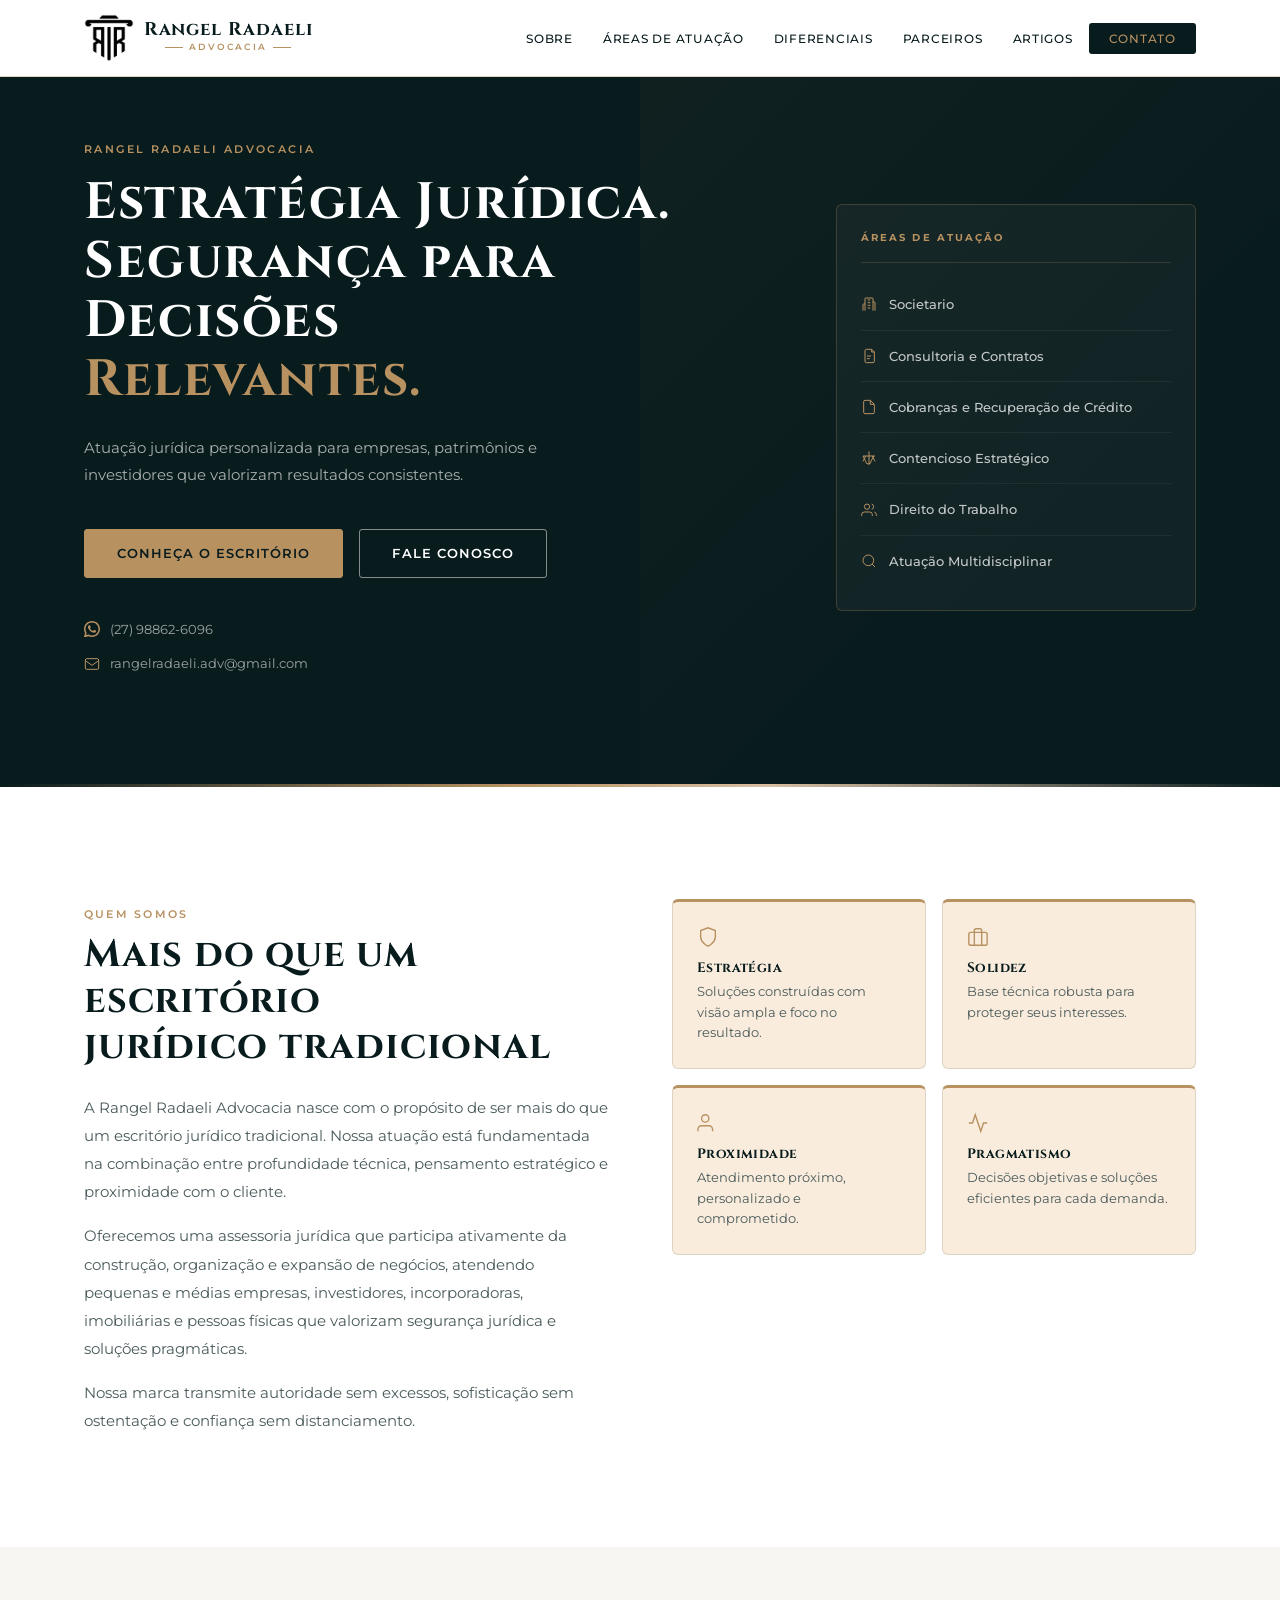
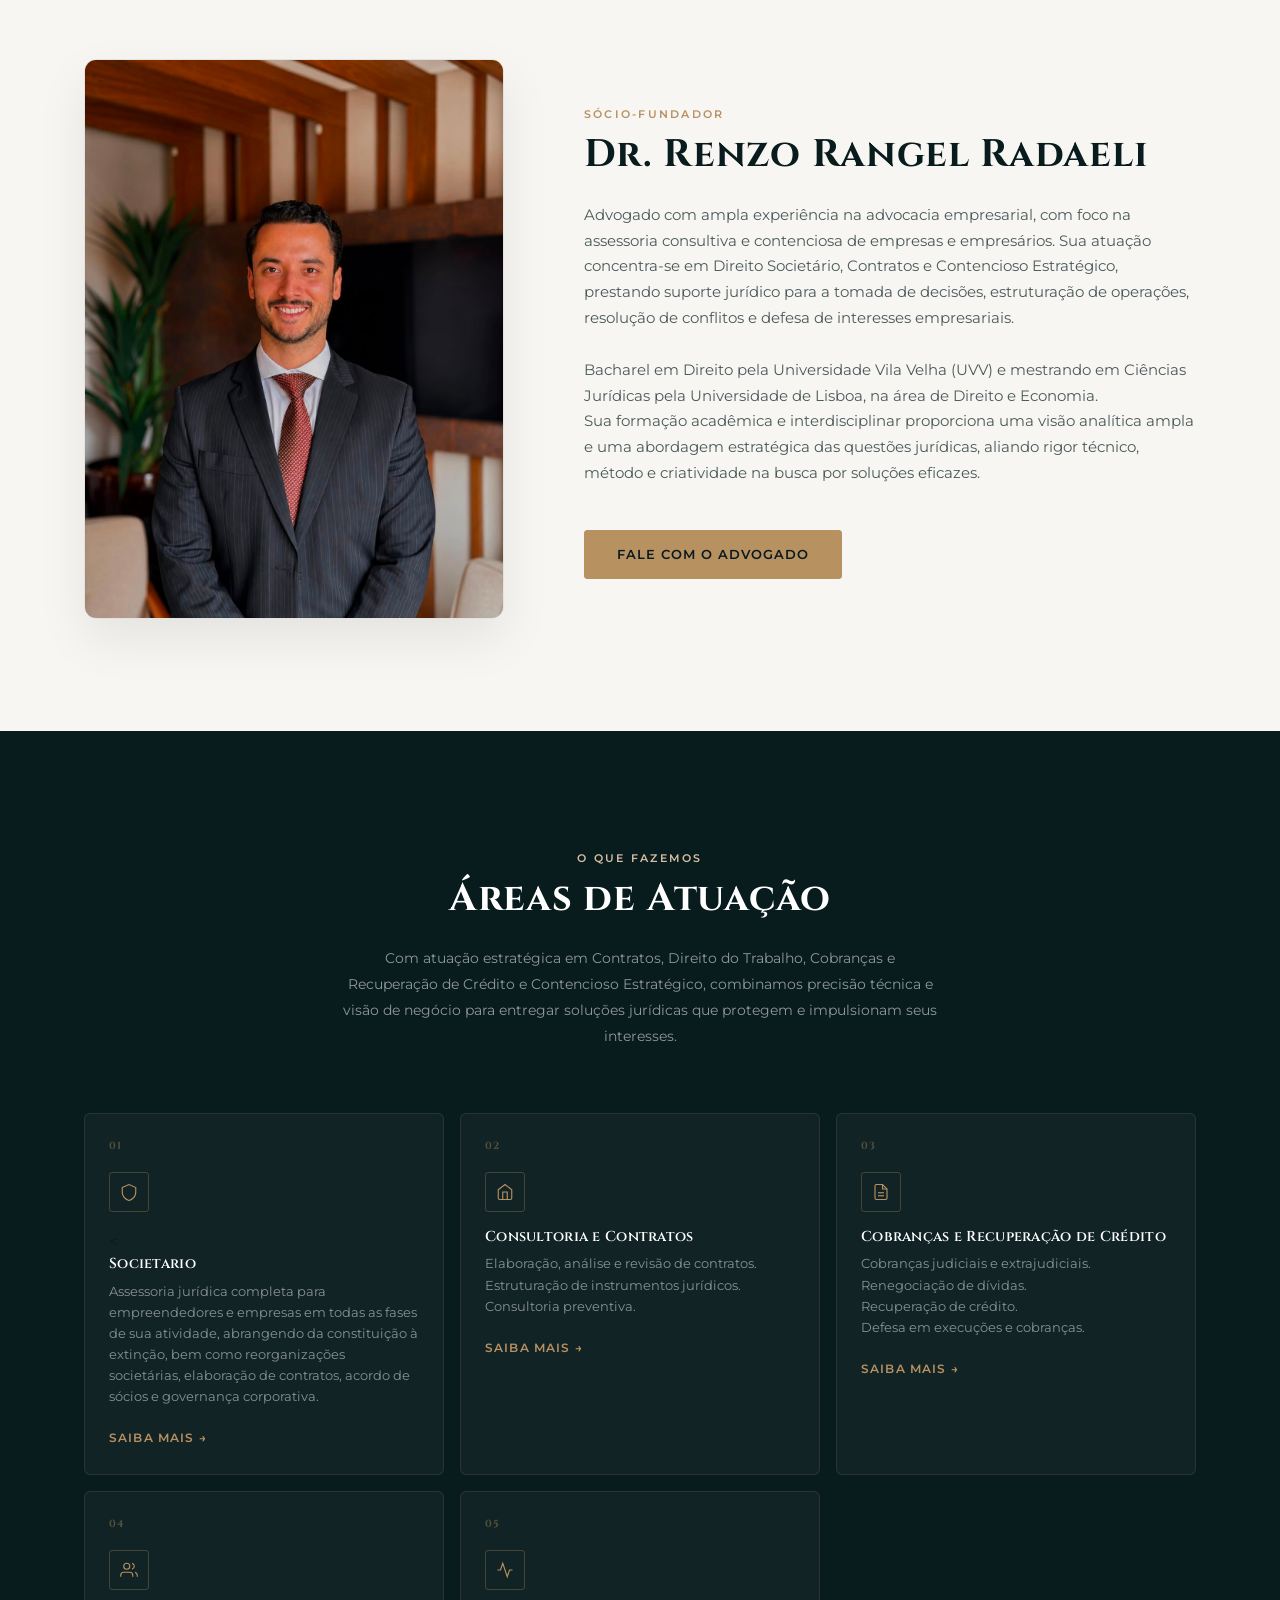
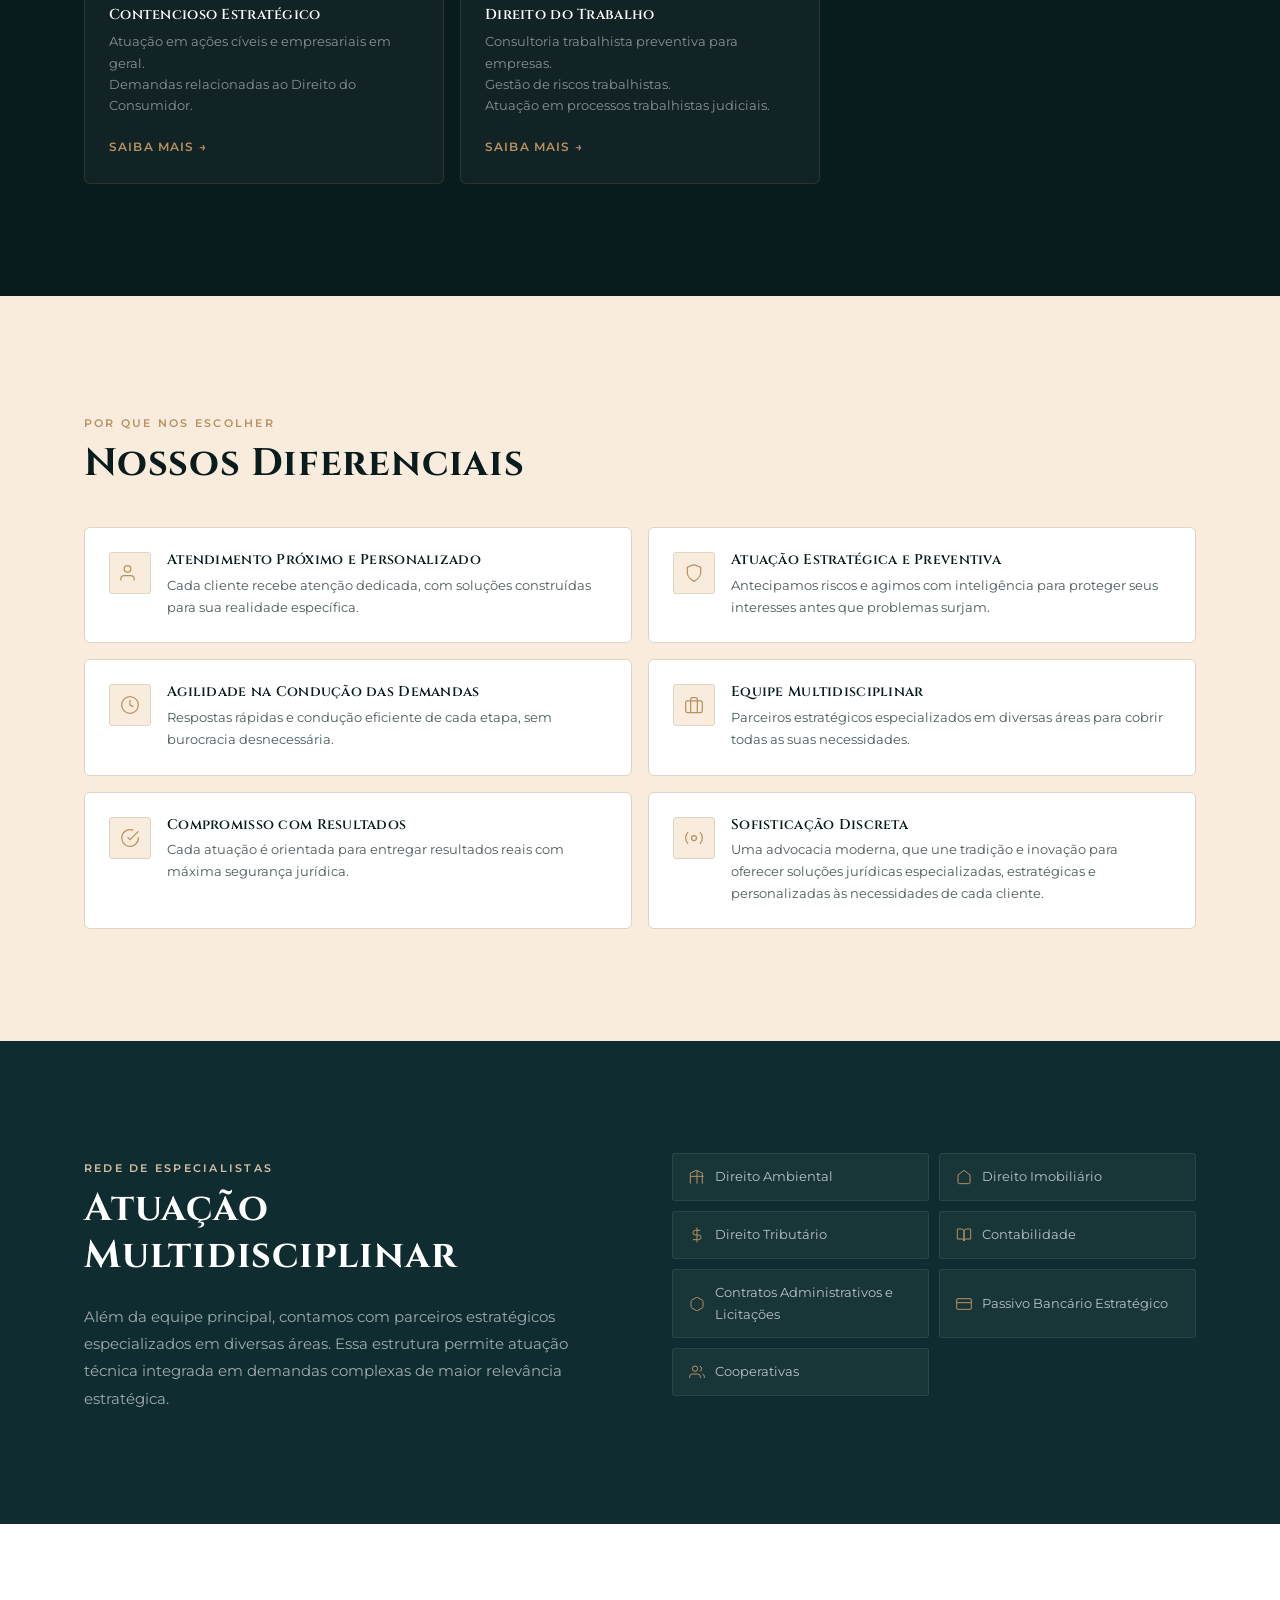
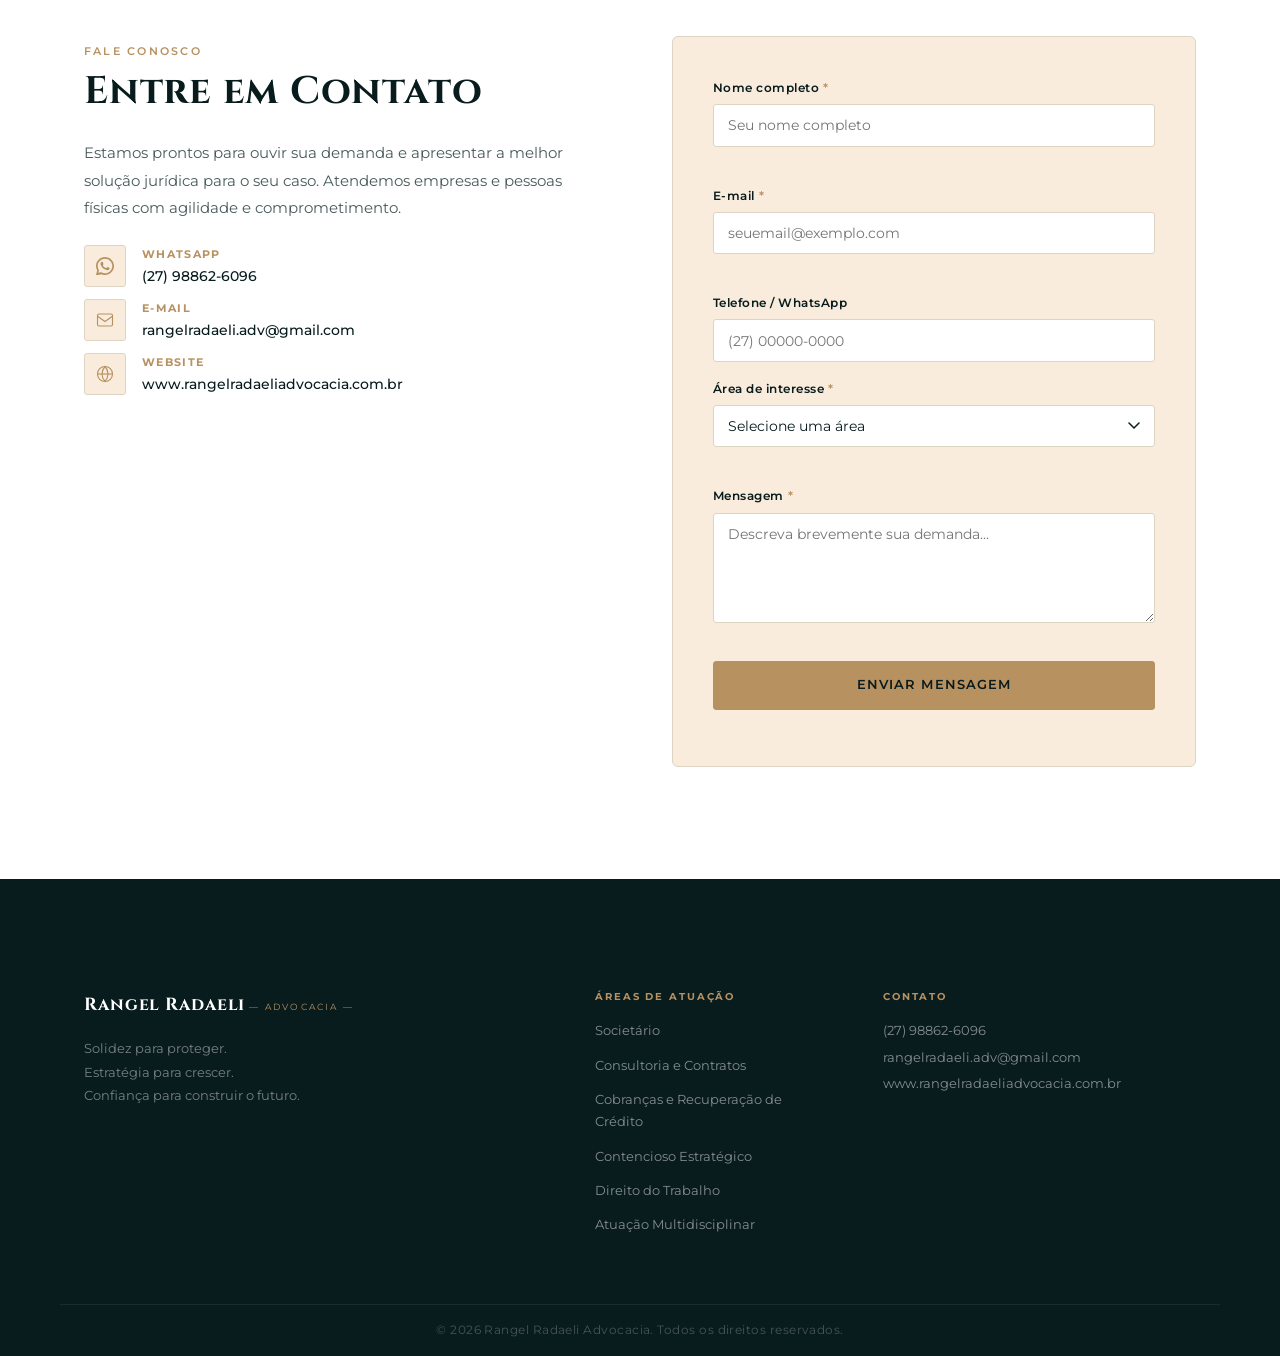
==== commit 591e2053: "feat: add fundador section with image and content in index.html and style.css" ====
--- a/index.html
+++ b/index.html
@@ -185,13 +185,45 @@
             <ul class="hero__panel-list">
               <li class="hero__panel-item">
                 <svg
-                  <svg viewBox="0 0 24 24" fill="none" stroke="currentColor" stroke-width="1.5">
-                    <path d="M14 2H6a2 2 0 0 0-2 2v16a2 2 0 0 0 2 2h12a2 2 0 0 0 2-2V8z"/>
-                    <polyline points="14 2 14 8 20 8"/>
-                    <line x1="16" y1="13" x2="8" y2="13"/>
-                    <line x1="16" y1="17" x2="8" y2="17"/>
-                    <line x1="10" y1="9" x2="8" y2="9"/>
+                  viewBox="0 0 24 24"
+                  fill="none"
+                  stroke="currentColor"
+                  stroke-width="1.5"
+                  aria-hidden="true"
+                >
+                   <path d="M6 22V4a1 1 0 0 1 1-1h10a1 1 0 0 1 1 1v18" />
+                  <path d="M6 12H4a1 1 0 0 0-1 1v9" />
+                  <path d="M18 9h2a1 1 0 0 1 1 1v12" />
+                  <path d="M10 6h4" />
+                  <path d="M10 10h4" />
+                  <path d="M10 14h4" />
+                  <path d="M10 18h4" />
                   </svg>
+                  <span>Societario</span>
+                <svg
+                  class="arrow"
+                  viewBox="0 0 24 24"
+                  fill="none"
+                  stroke="currentColor"
+                  stroke-width="1.5"
+                  aria-hidden="true"
+                >
+                  <path d="M5 12h14M12 5l7 7-7 7" />
+                </svg>
+              </li>
+              <li class="hero__panel-item">
+                <svg
+                  viewBox="0 0 24 24"
+                  fill="none"
+                  stroke="currentColor"
+                  stroke-width="1.5"
+                  aria-hidden="true"
+                >
+                  <path d="M8 2h8l4 4v14a2 2 0 0 1-2 2H8a2 2 0 0 1-2-2V4a2 2 0 0 1 2-2z" />
+                  <polyline points="16 2 16 6 20 6" />
+                  <path d="M9 12h6" />
+                  <path d="M9 16h4" />
+                </svg>
                 <span>Consultoria e Contratos </span>
                 <svg
                   class="arrow"
@@ -327,13 +359,13 @@
               Nossa marca transmite autoridade sem excessos, sofisticação sem
               ostentação e confiança sem distanciamento.
             </p>
-            <a
+            <!-- <a
               href="#contato"
               class="btn btn--primary"
               style="margin-top: 1.5rem; display: inline-flex"
             >
               Fale com um Especialista
-            </a>
+            </a> -->
           </div>
 
           <!-- Cards de atributos da marca conforme manual -->
@@ -393,6 +425,48 @@
               <p>Decisões objetivas e soluções eficientes para cada demanda.</p>
             </div>
           </div>
+        </div>
+      </section>
+
+          <!-- /// SÓCIO FUNDADOR -->
+       
+              <section class="fundador" id="fundador">
+          <div class="container fundador__inner">
+            
+            <div class="fundador__image">
+              <img
+                src="./assets/images/Fundador.jpeg"
+                alt="Dr. Renzo Radaeli"
+              />
+            </div>
+
+            <div class="fundador__content">
+              <span class="section-tag">Sócio-Fundador</span>
+
+              <h2 class="section-title">
+                Dr. Renzo Rangel Radaeli
+              </h2>
+
+              <p class="fundador__cargo"> 
+                <!-- Advogado • OAB/XX XXXXX -->
+              </p>
+
+              <p>
+                Advogado com ampla experiência na advocacia empresarial, com foco na assessoria consultiva e contenciosa de empresas e empresários. Sua atuação concentra-se em Direito Societário, Contratos e Contencioso Estratégico, prestando suporte jurídico para a tomada de decisões, estruturação de operações, resolução de conflitos e defesa de interesses empresariais.<br>
+
+                <br>Bacharel em Direito pela Universidade Vila Velha (UVV) e mestrando em Ciências Jurídicas pela Universidade de Lisboa, na área de Direito e Economia. <br> Sua formação acadêmica e interdisciplinar proporciona uma visão analítica ampla e uma abordagem estratégica das questões jurídicas, aliando rigor técnico, método e criatividade na busca por soluções eficazes.
+              </p>
+
+
+              <a
+                href="#contato"
+                class="btn btn--primary"
+                style="margin-top: 1.5rem; display: inline-flex"
+              >
+             Fale com o Advogado
+              </a>
+          </div>
+
         </div>
       </section>
 
@@ -422,6 +496,32 @@
                   stroke="currentColor"
                   stroke-width="1.5"
                 >
+                  <path
+                    d="M3 6l9-4 9 4v6c0 5.25-3.75 10.15-9 11.25C6.75 22.15 3 17.25 3 12V6z"
+                  />
+                </svg>
+              </div>
+            < <h3 class="area-card__title">Societario</h3>
+              <p class="area-card__desc">
+                Assessoria jurídica completa para empreendedores e empresas em todas as fases de sua atividade, abrangendo da constituição à extinção, bem como reorganizações societárias, elaboração de contratos, acordo de sócios e governança corporativa.
+              </p>
+              <a 
+              href="https://wa.me/5527988626096?text=Olá! Gostaria de mais informações sobre o Societário."
+              class="area-card__link"
+                target="_blank"
+                rel="noopener"
+              >Saiba mais →</a>
+            </article>
+
+            <article class="area-card">
+              <div class="area-card__num">02</div>
+              <div class="area-card__icon" aria-hidden="true">
+                <svg
+                  viewBox="0 0 24 24"
+                  fill="none"
+                  stroke="currentColor"
+                  stroke-width="1.5"
+                >
                   <path d="M3 9l9-7 9 7v11a2 2 0 0 1-2 2H5a2 2 0 0 1-2-2z" />
                   <polyline points="9 22 9 12 15 12 15 22" />
                 </svg>
@@ -441,7 +541,7 @@
             </article>
 
             <article class="area-card">
-              <div class="area-card__num">02</div>
+              <div class="area-card__num">03</div>
               <div class="area-card__icon" aria-hidden="true">
                 <svg
                   viewBox="0 0 24 24"
@@ -475,7 +575,7 @@
             </article>
 
             <article class="area-card">
-              <div class="area-card__num">03</div>
+              <div class="area-card__num">04</div>
               <div class="area-card__icon" aria-hidden="true">
                 <svg
                   viewBox="0 0 24 24"
@@ -504,7 +604,7 @@
             </article>
 
             <article class="area-card">
-              <div class="area-card__num">04</div>
+              <div class="area-card__num">05</div>
               <div class="area-card__icon" aria-hidden="true">
                 <svg
                   viewBox="0 0 24 24"
@@ -517,8 +617,8 @@
               </div>
               <h3 class="area-card__title">Direito do Trabalho</h3>
               <p class="area-card__desc">
-                Consultoria trabalhista preventiva para empresas.<br />
-                Gestão de riscos trabalhistas.<br />
+                Consultoria trabalhista preventiva para empresas.<br/>
+                Gestão de riscos trabalhistas.<br/>
                 Atuação em processos trabalhistas judiciais.
               </p>
               <a 
@@ -529,30 +629,8 @@
               >Saiba mais →</a>
             </article>
 
-            <!-- <article class="area-card">
-              <div class="area-card__num">05</div>
-              <div class="area-card__icon" aria-hidden="true">
-                <svg
-                  viewBox="0 0 24 24"
-                  fill="none"
-                  stroke="currentColor"
-                  stroke-width="1.5"
-                >
-                  <path
-                    d="M3 6l9-4 9 4v6c0 5.25-3.75 10.15-9 11.25C6.75 22.15 3 17.25 3 12V6z"
-                  />
-                </svg>
-              </div> -->
-            <!-- <h3 class="area-card__title">Contencioso Estratégico</h3>
-              <p class="area-card__desc">
-                Atuação em ações cíveis e empresariais com visão estratégica e
-                foco em resultados.
-              </p>
-              <span class="area-card__link">Saiba mais →</span>
-            </article>
-
-            <article class="area-card">
-              <div class="area-card__num">06</div>
+            <!-- <article class="area-card"> -->
+              <!-- <div class="area-card__num">06</div>
               <div class="area-card__icon" aria-hidden="true">
                 <svg
                   viewBox="0 0 24 24"
@@ -563,8 +641,8 @@
                   <line x1="12" y1="1" x2="12" y2="23" />
                   <path d="M17 5H9.5a3.5 3.5 0 0 0 0 7h5a3.5 3.5 0 0 1 0 7H6" />
                 </svg>
-              </div>
-              <h3 class="area-card__title">
+              </div> -->
+              <!-- <h3 class="area-card__title">
                 Cobranças e Recuperação de Crédito
               </h3>
               <p class="area-card__desc">
@@ -1102,19 +1180,22 @@
           <h4 class="footer__nav-title">Áreas de Atuação</h4>
           <ul class="footer__nav-list">
             <li>
-              <a href="#areas" class="footer__link">Direito Imobiliário</a>
+              <a href="#areas" class="footer__link">Societário</a>
             </li>
             <li>
-              <a href="#areas" class="footer__link">Contratos Empresariais</a>
+              <a href="#areas" class="footer__link">Consultoria e Contratos</a>
             </li>
             <li>
-              <a href="#areas" class="footer__link">Direito Societário</a>
-            </li>
-            <li>
-              <a href="#areas" class="footer__link">Planejamento Patrimonial</a>
+              <a href="#areas" class="footer__link">Cobranças e Recuperação de Crédito</a>
             </li>
             <li>
               <a href="#areas" class="footer__link">Contencioso Estratégico</a>
+            </li>
+            <li>
+              <a href="#areas" class="footer__link">Direito do Trabalho</a>
+            </li>
+             <li>
+              <a href="#areas" class="footer__link">Atuação Multidisciplinar</a>
             </li>
           </ul>
         </nav>
@@ -1129,7 +1210,7 @@
             >(27) 98862-6096</a
           >
           <a
-            href="https://mail.google.com/mail/?view=cm&to=contato@rangeradaeli.adv.br"
+            href="https://mail.google.com/mail/?view=cm&to=rangelradaeli.adv@gmail.com"
             target="_blank"
             rel="noopener noreferrer"
             class="footer__link"
--- a/css/style.css
+++ b/css/style.css
@@ -600,6 +600,51 @@
   margin-bottom: 0;
 }
 
+/* fundador */
+
+
+.fundador {
+  padding: 7rem 0;
+  background: #f8f6f2;
+}
+
+.fundador__inner {
+  display: grid;
+  grid-template-columns: 420px 1fr;
+  gap: 5rem;
+  align-items: center;
+}
+
+.fundador__image img {
+  width: 100%;
+  border-radius: 12px;
+  object-fit: cover;
+  border: 1px solid rgba(0,0,0,.08);
+  box-shadow: 0 20px 50px rgba(0,0,0,.08);
+}
+
+.fundador__cargo {
+  color: var(--color-gold);
+  font-weight: 600;
+  margin: 1rem 0 1.5rem;
+  letter-spacing: .03em;
+}
+
+.fundador__content p {
+  margin-bottom: 1.25rem;
+}
+
+@media (max-width: 900px) {
+  .fundador__inner {
+    grid-template-columns: 1fr;
+    gap: 2rem;
+  }
+
+  .fundador__image {
+    max-width: 400px;
+    margin: 0 auto;
+  }
+}
 /* ---------------------------------------------------------------
    9. ÁREAS DE ATUAÇÃO
 --------------------------------------------------------------- */
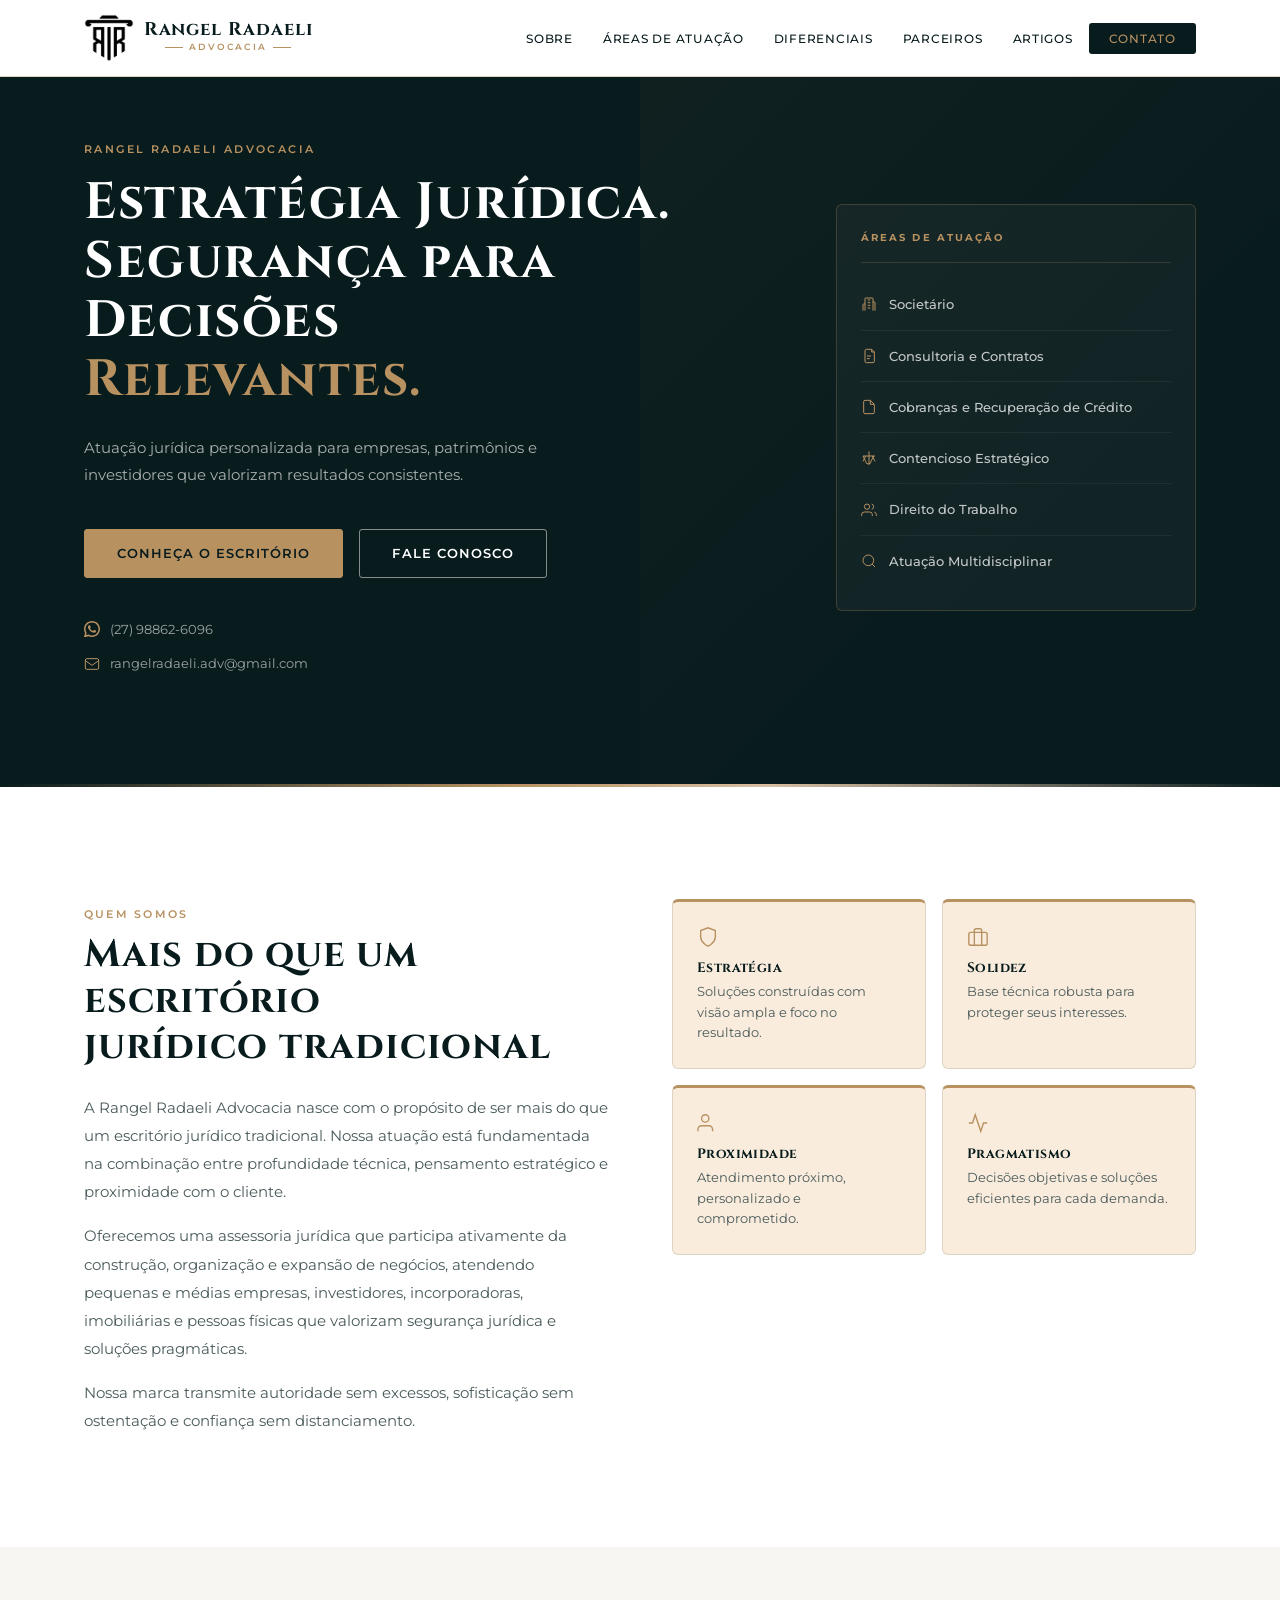
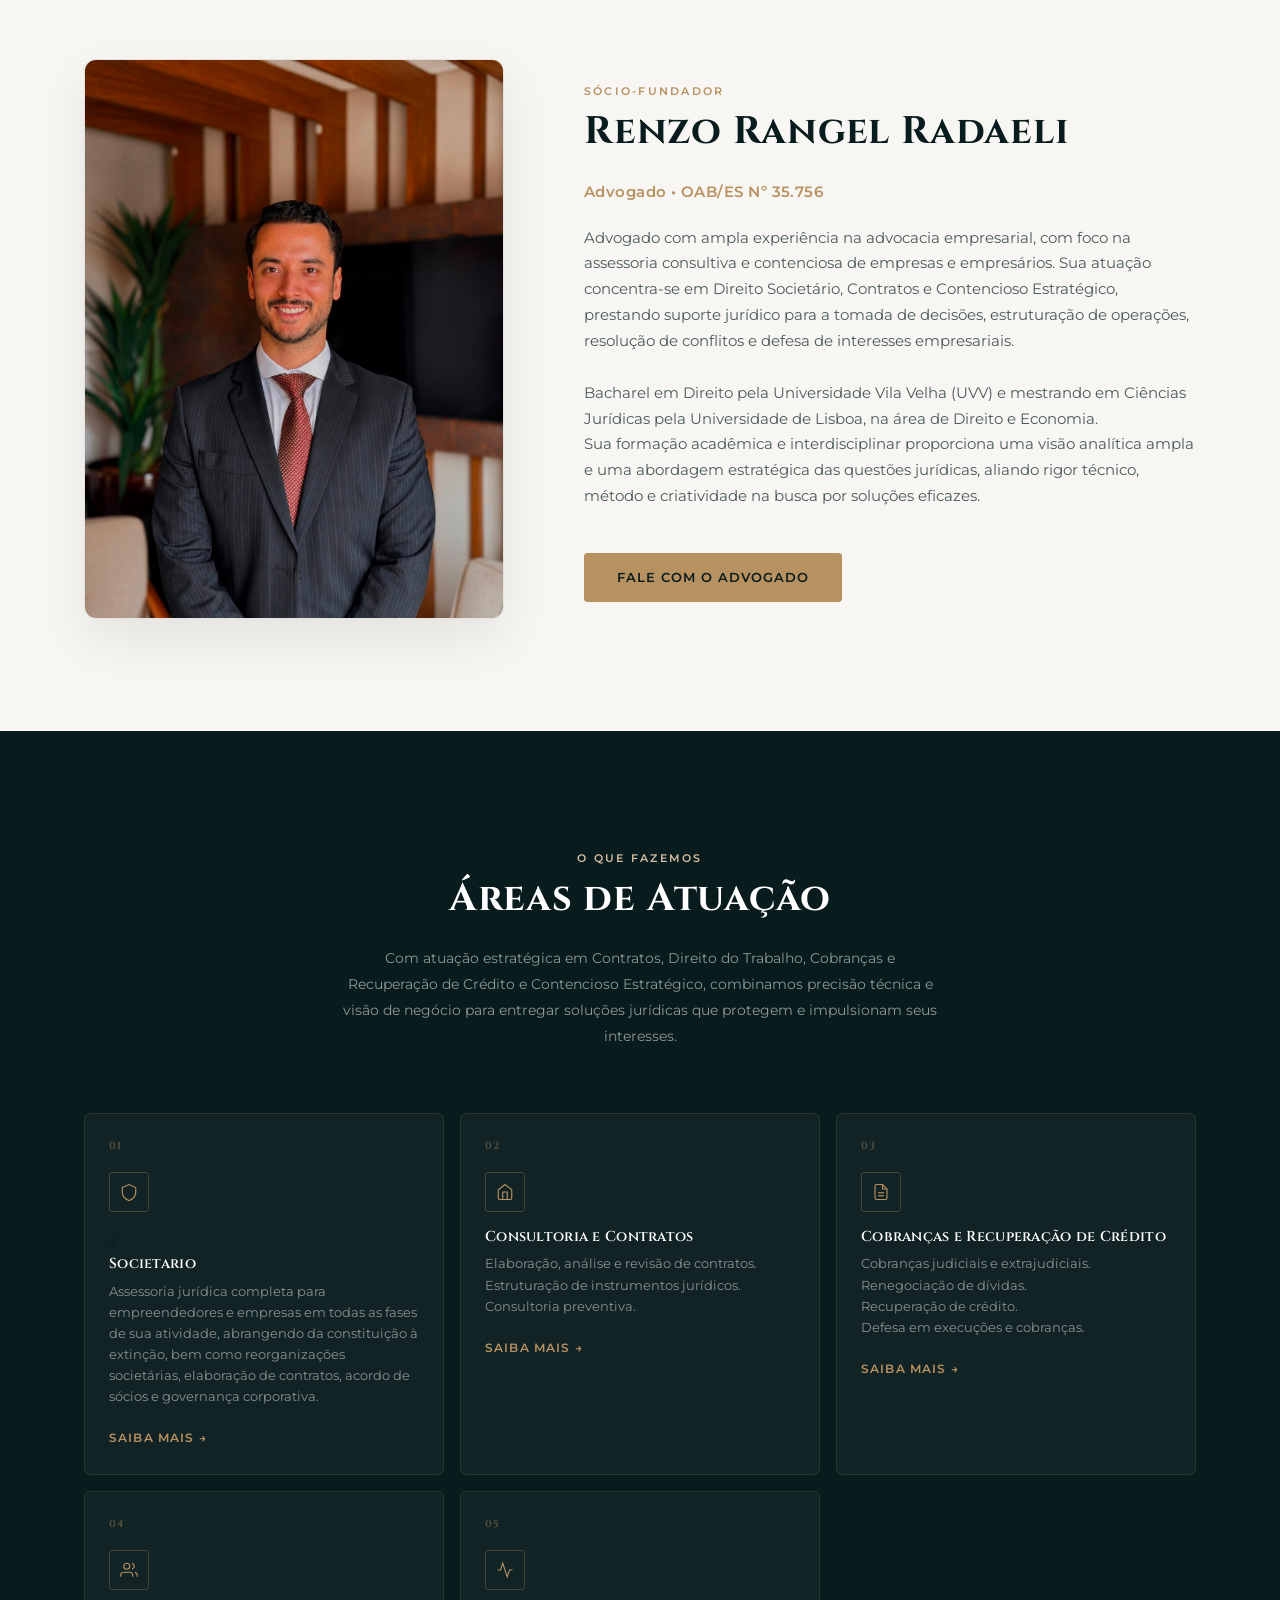
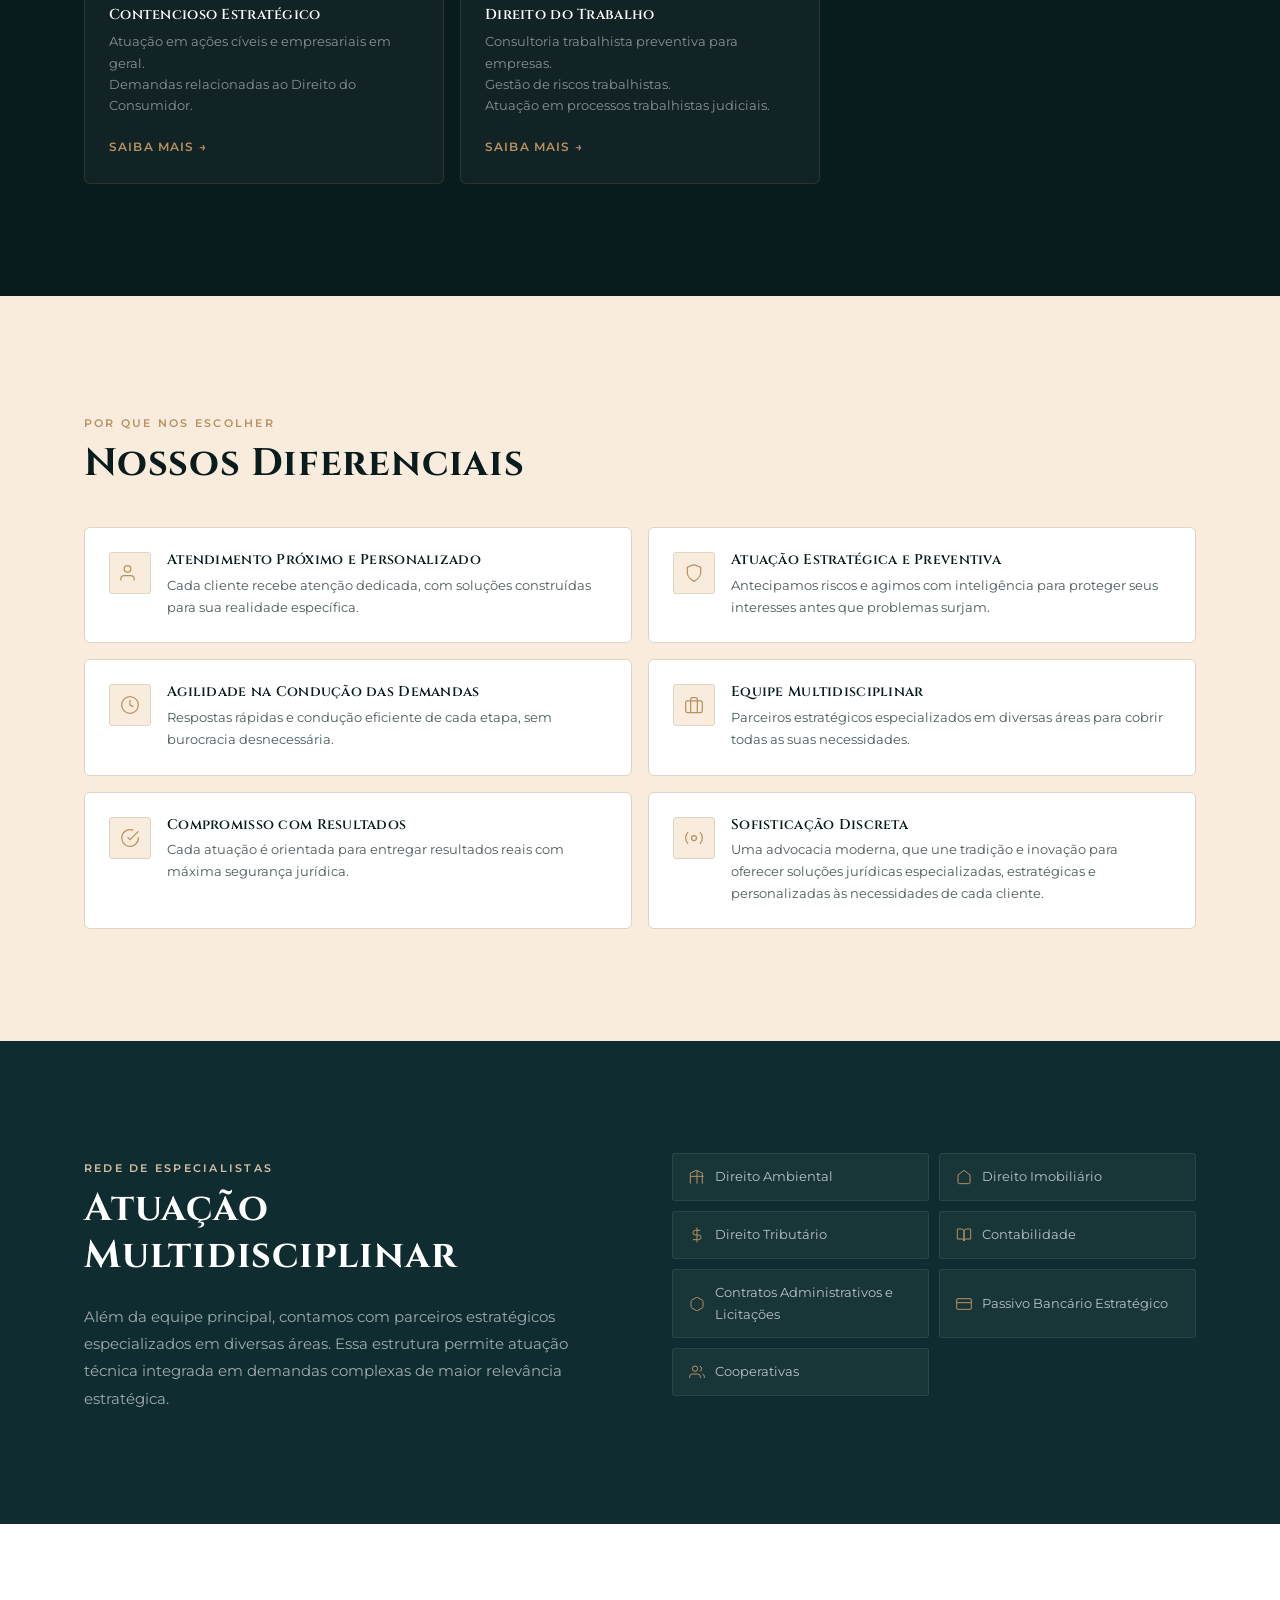
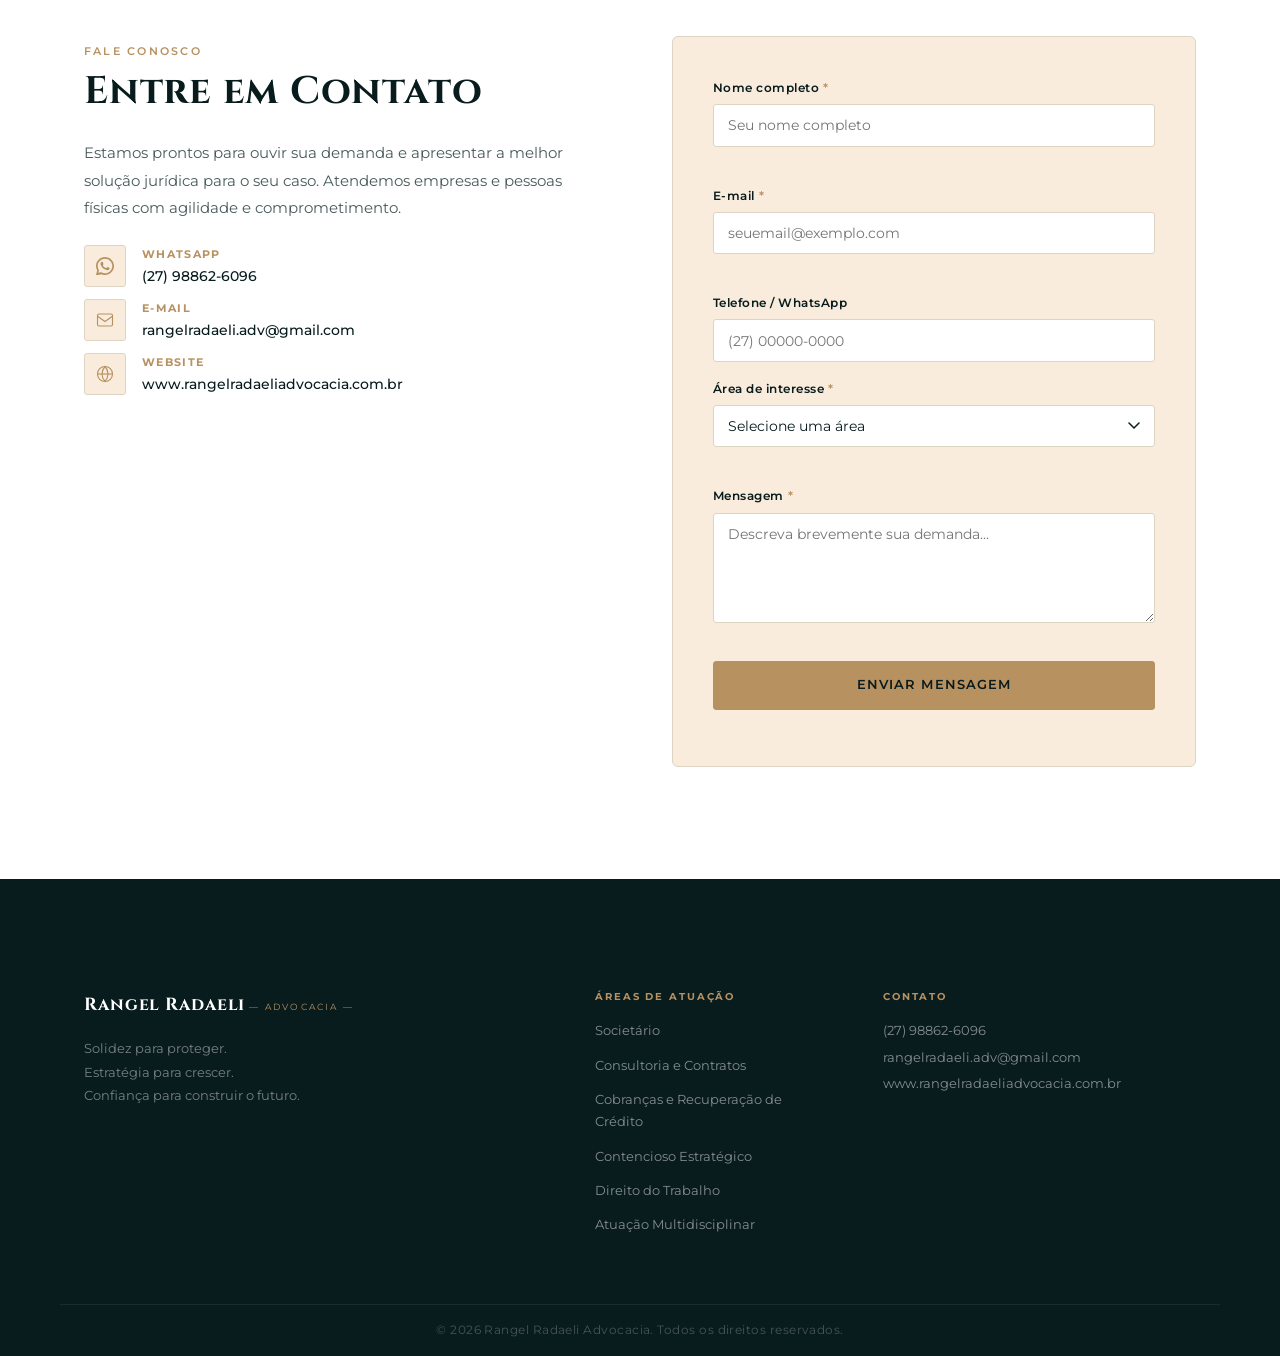
==== commit 05259e25: "fix: correct spelling of 'Societário' and update founder's title in index.html" ====
--- a/index.html
+++ b/index.html
@@ -199,7 +199,7 @@
                   <path d="M10 14h4" />
                   <path d="M10 18h4" />
                   </svg>
-                  <span>Societario</span>
+                  <span>Societário</span>
                 <svg
                   class="arrow"
                   viewBox="0 0 24 24"
@@ -444,11 +444,11 @@
               <span class="section-tag">Sócio-Fundador</span>
 
               <h2 class="section-title">
-                Dr. Renzo Rangel Radaeli
+                Renzo Rangel Radaeli
               </h2>
 
               <p class="fundador__cargo"> 
-                <!-- Advogado • OAB/XX XXXXX -->
+                Advogado • OAB/ES Nº 35.756
               </p>
 
               <p>
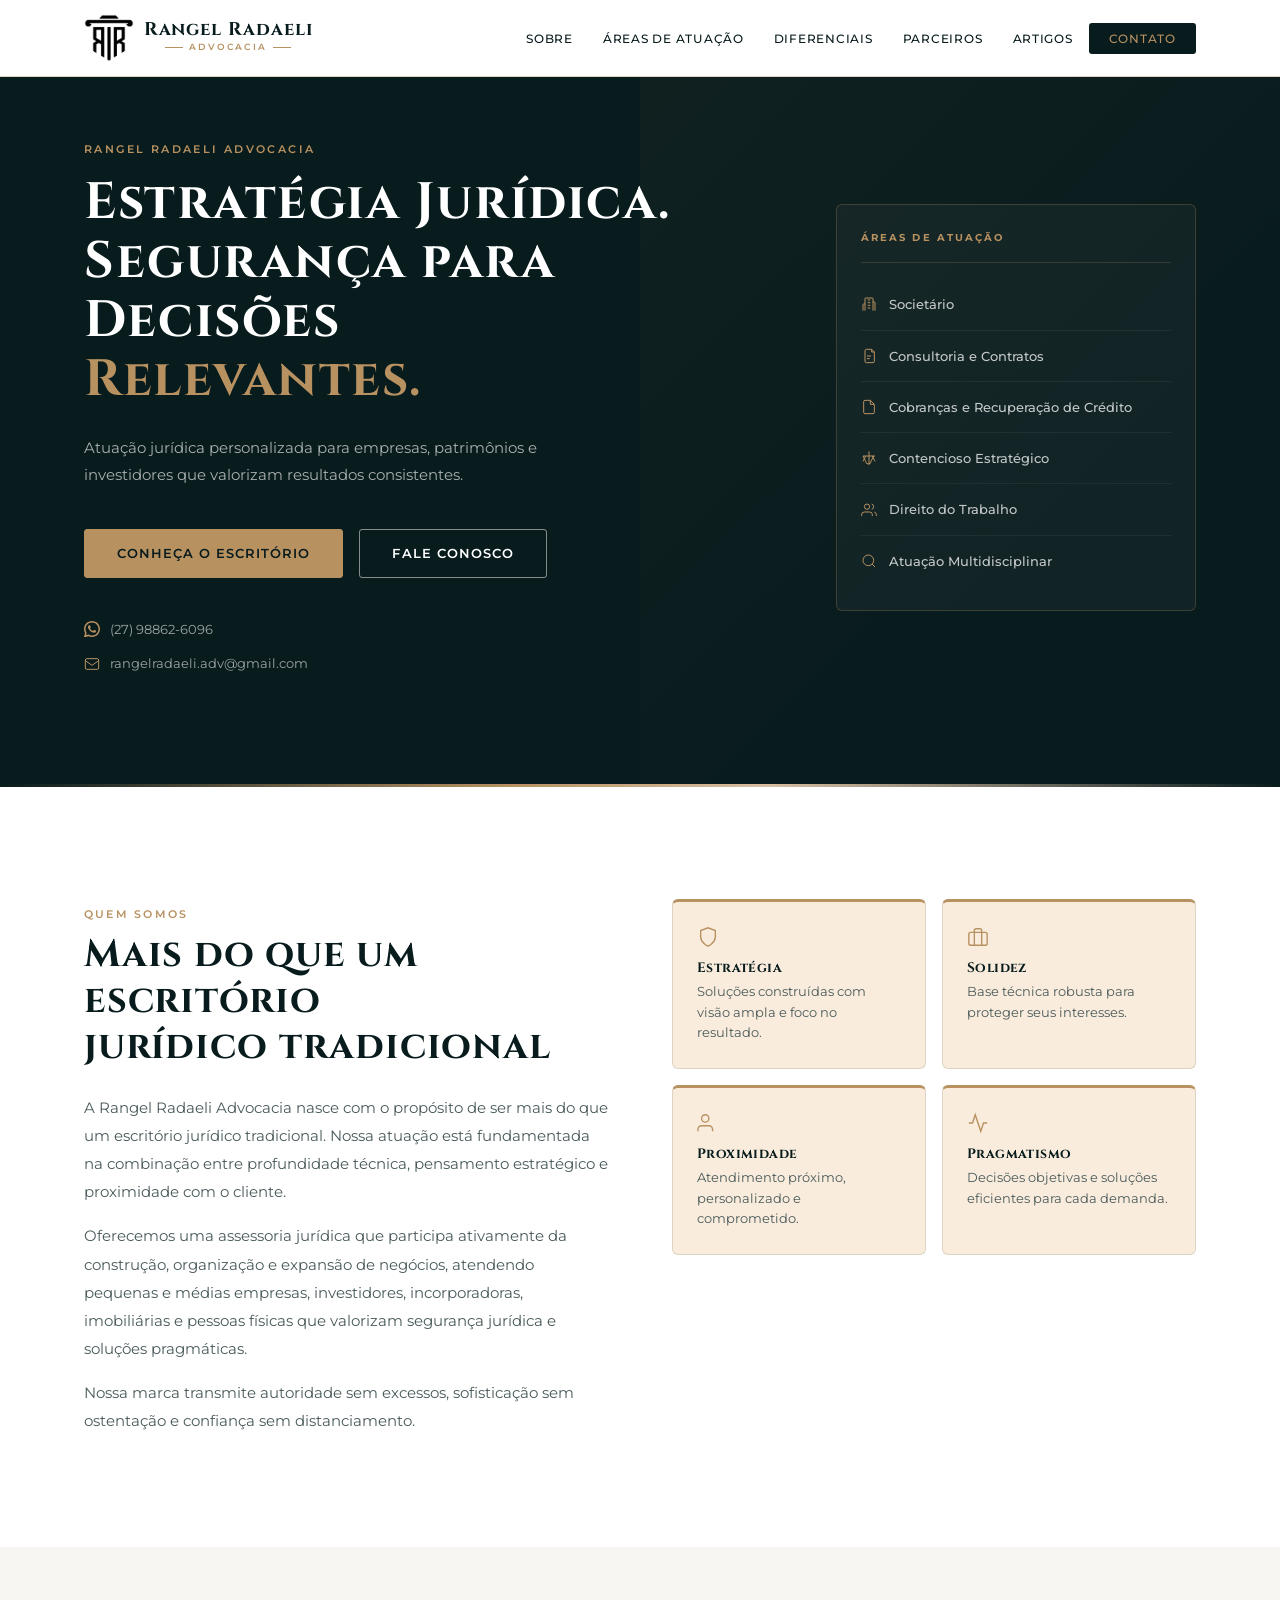
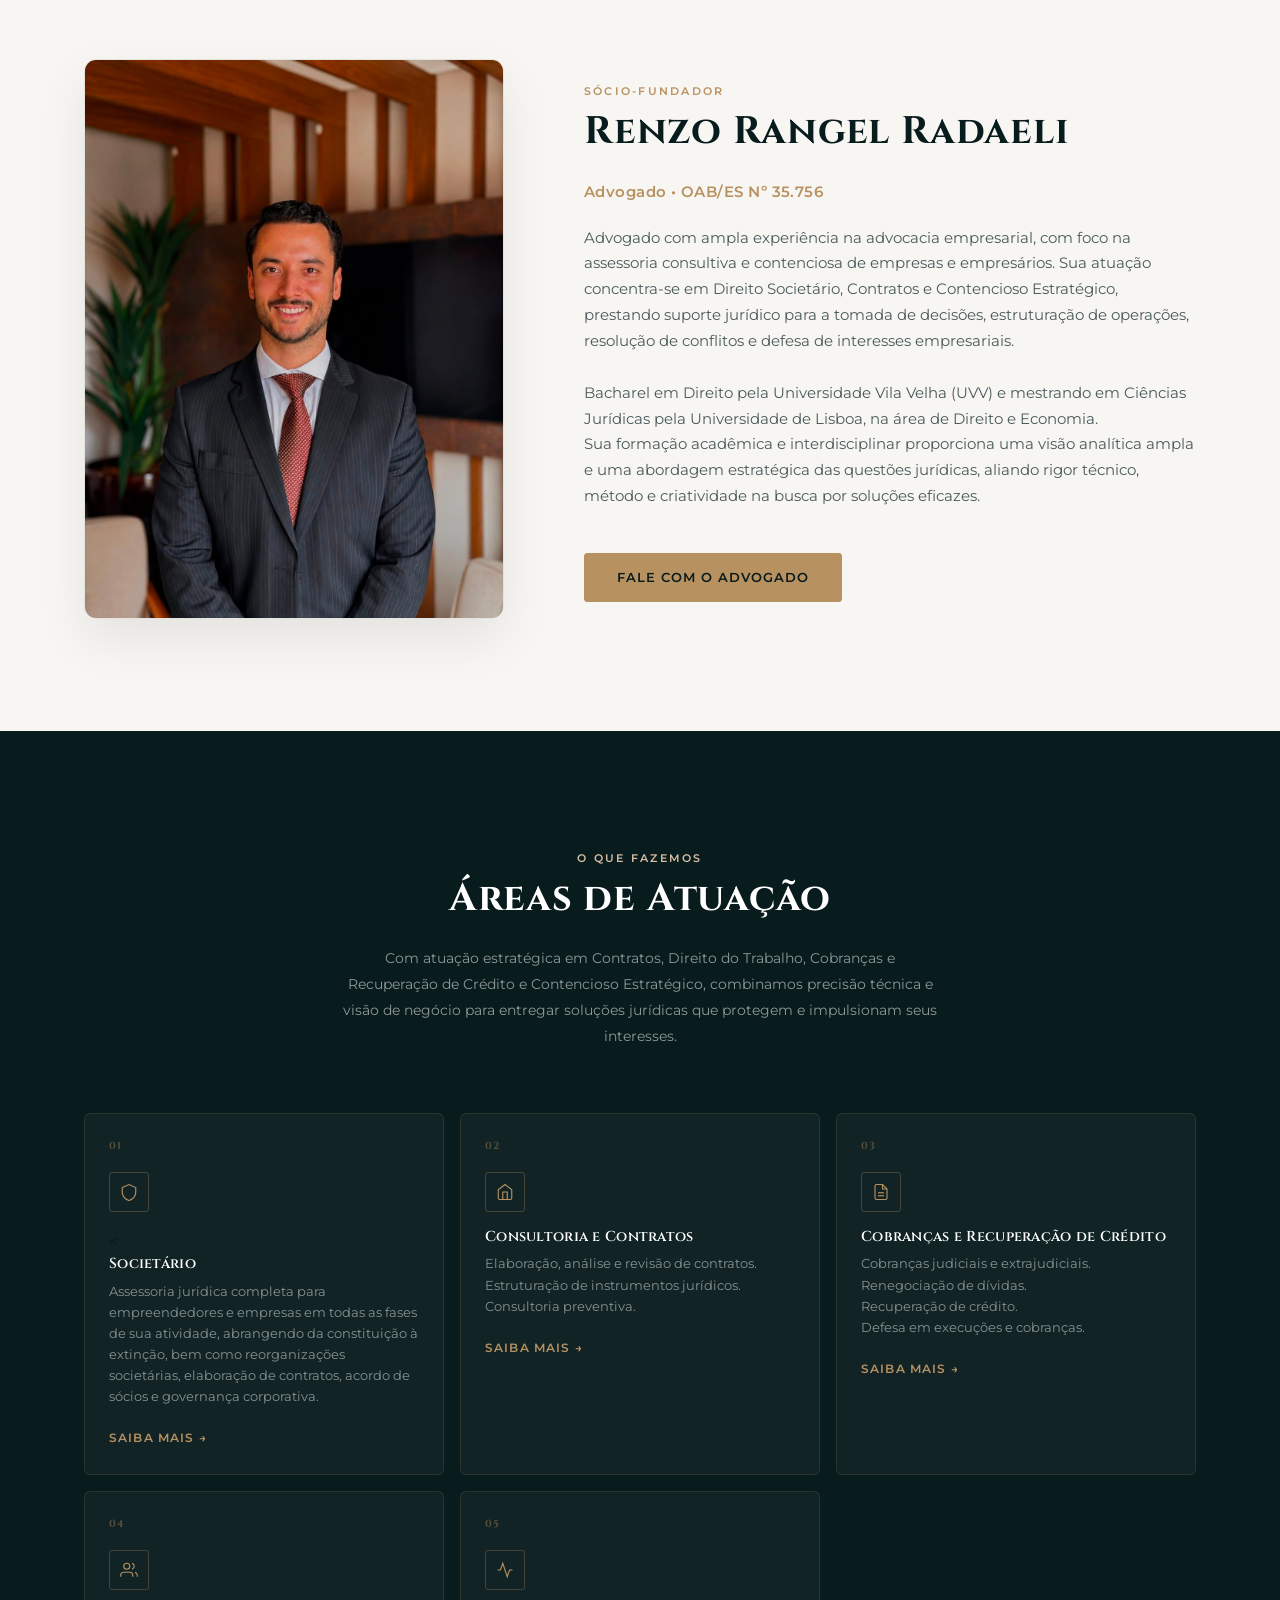
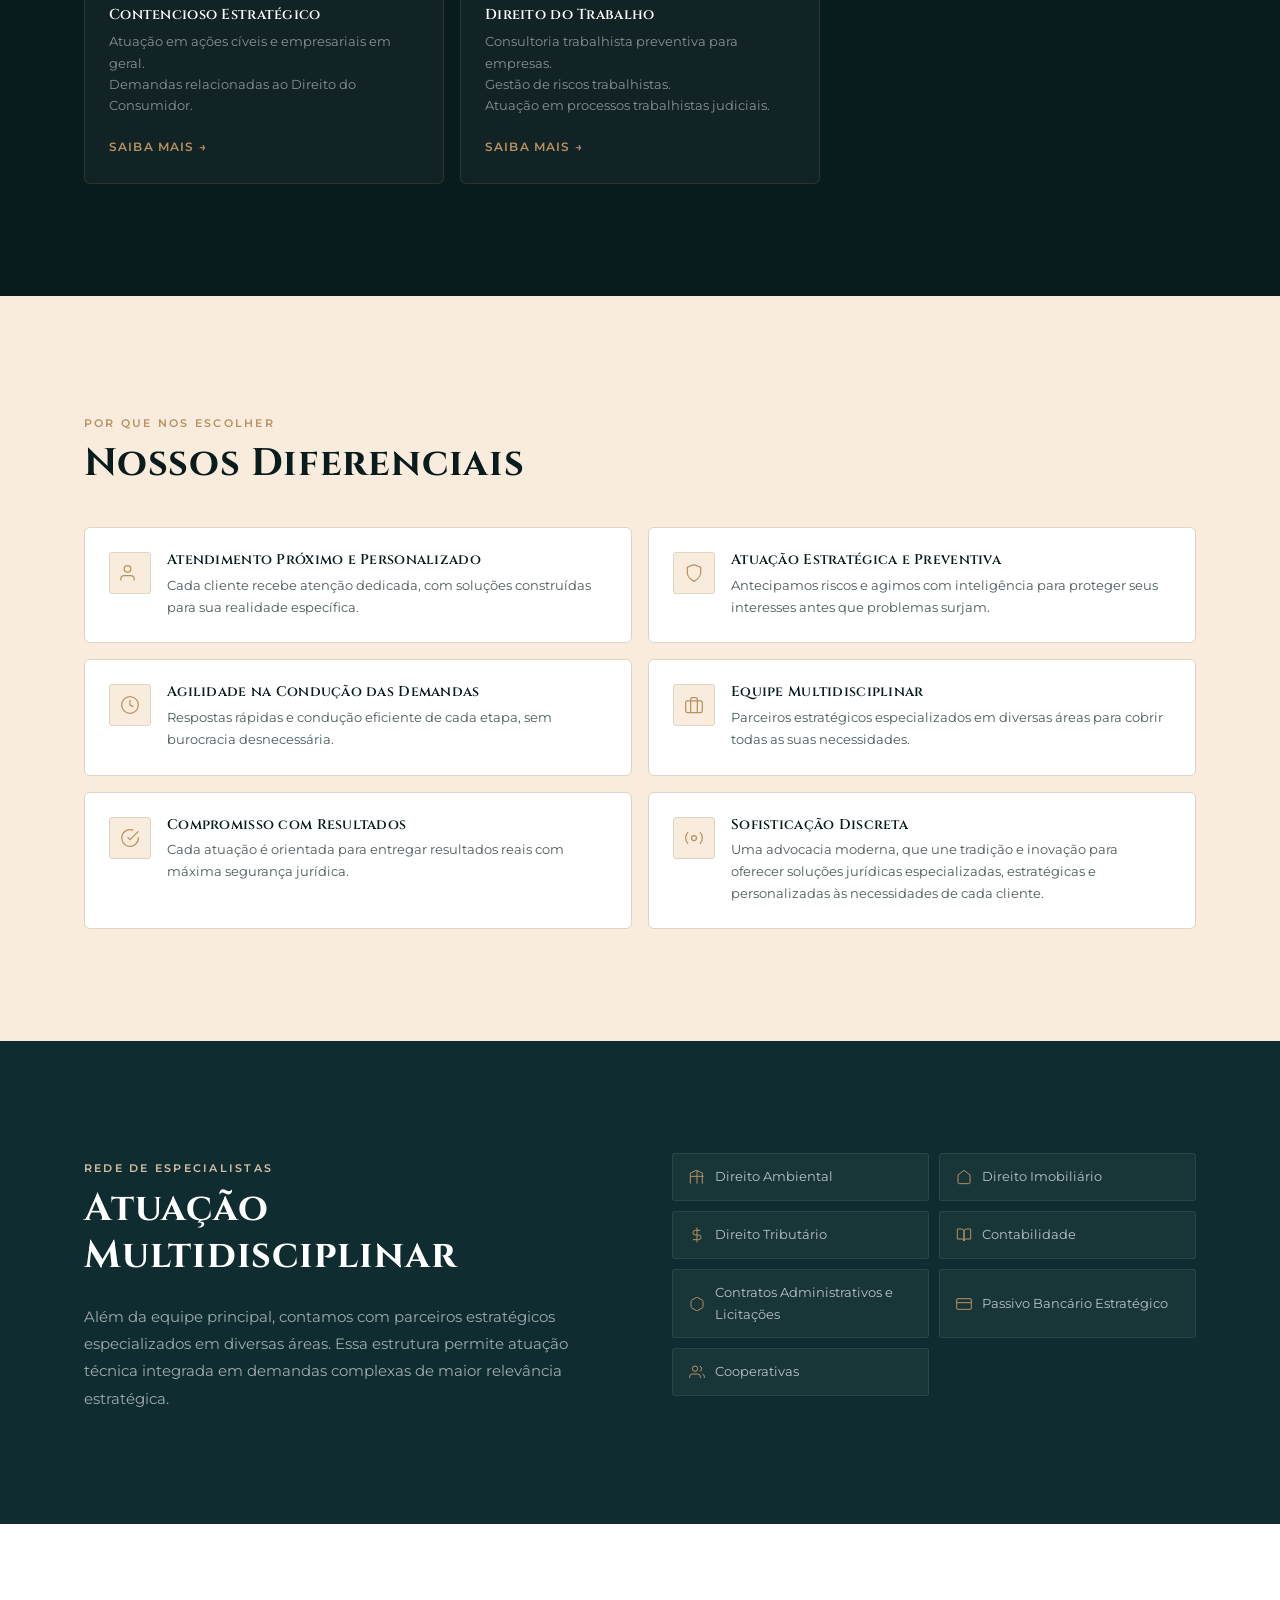
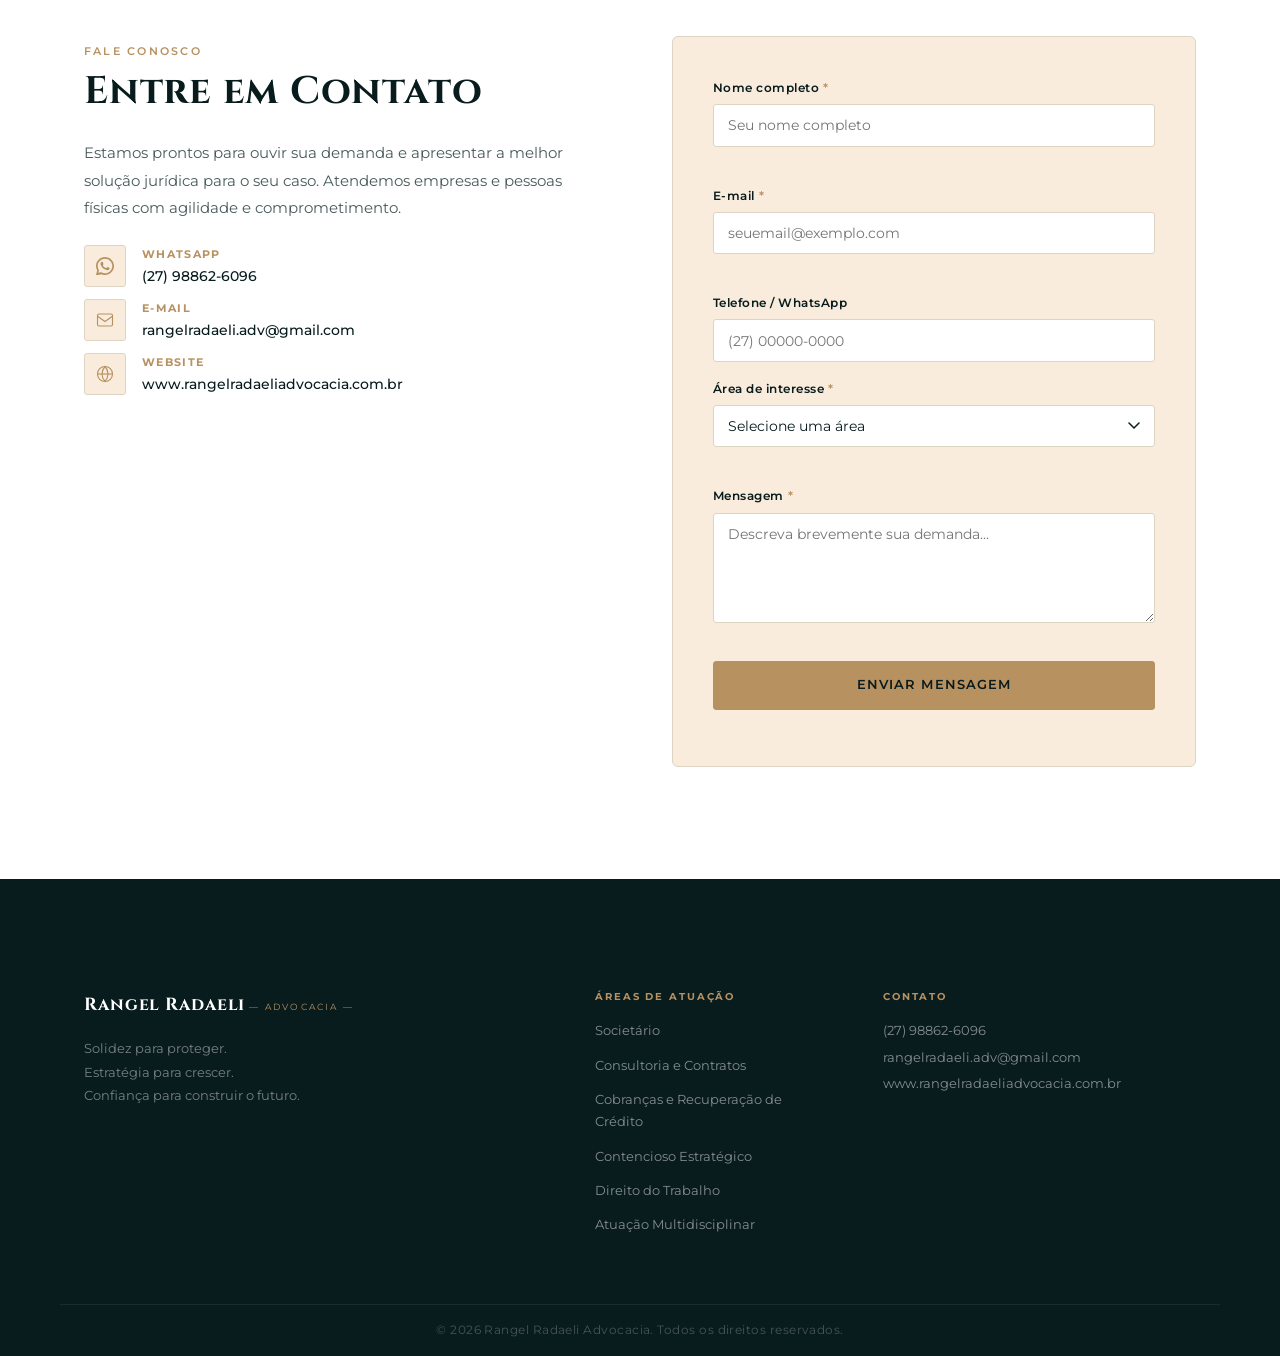
==== commit d2718ef2: "fix: correct spelling of 'Societário' in index.html" ====
--- a/index.html
+++ b/index.html
@@ -501,7 +501,7 @@
                   />
                 </svg>
               </div>
-            < <h3 class="area-card__title">Societario</h3>
+            < <h3 class="area-card__title">Societário</h3>
               <p class="area-card__desc">
                 Assessoria jurídica completa para empreendedores e empresas em todas as fases de sua atividade, abrangendo da constituição à extinção, bem como reorganizações societárias, elaboração de contratos, acordo de sócios e governança corporativa.
               </p>
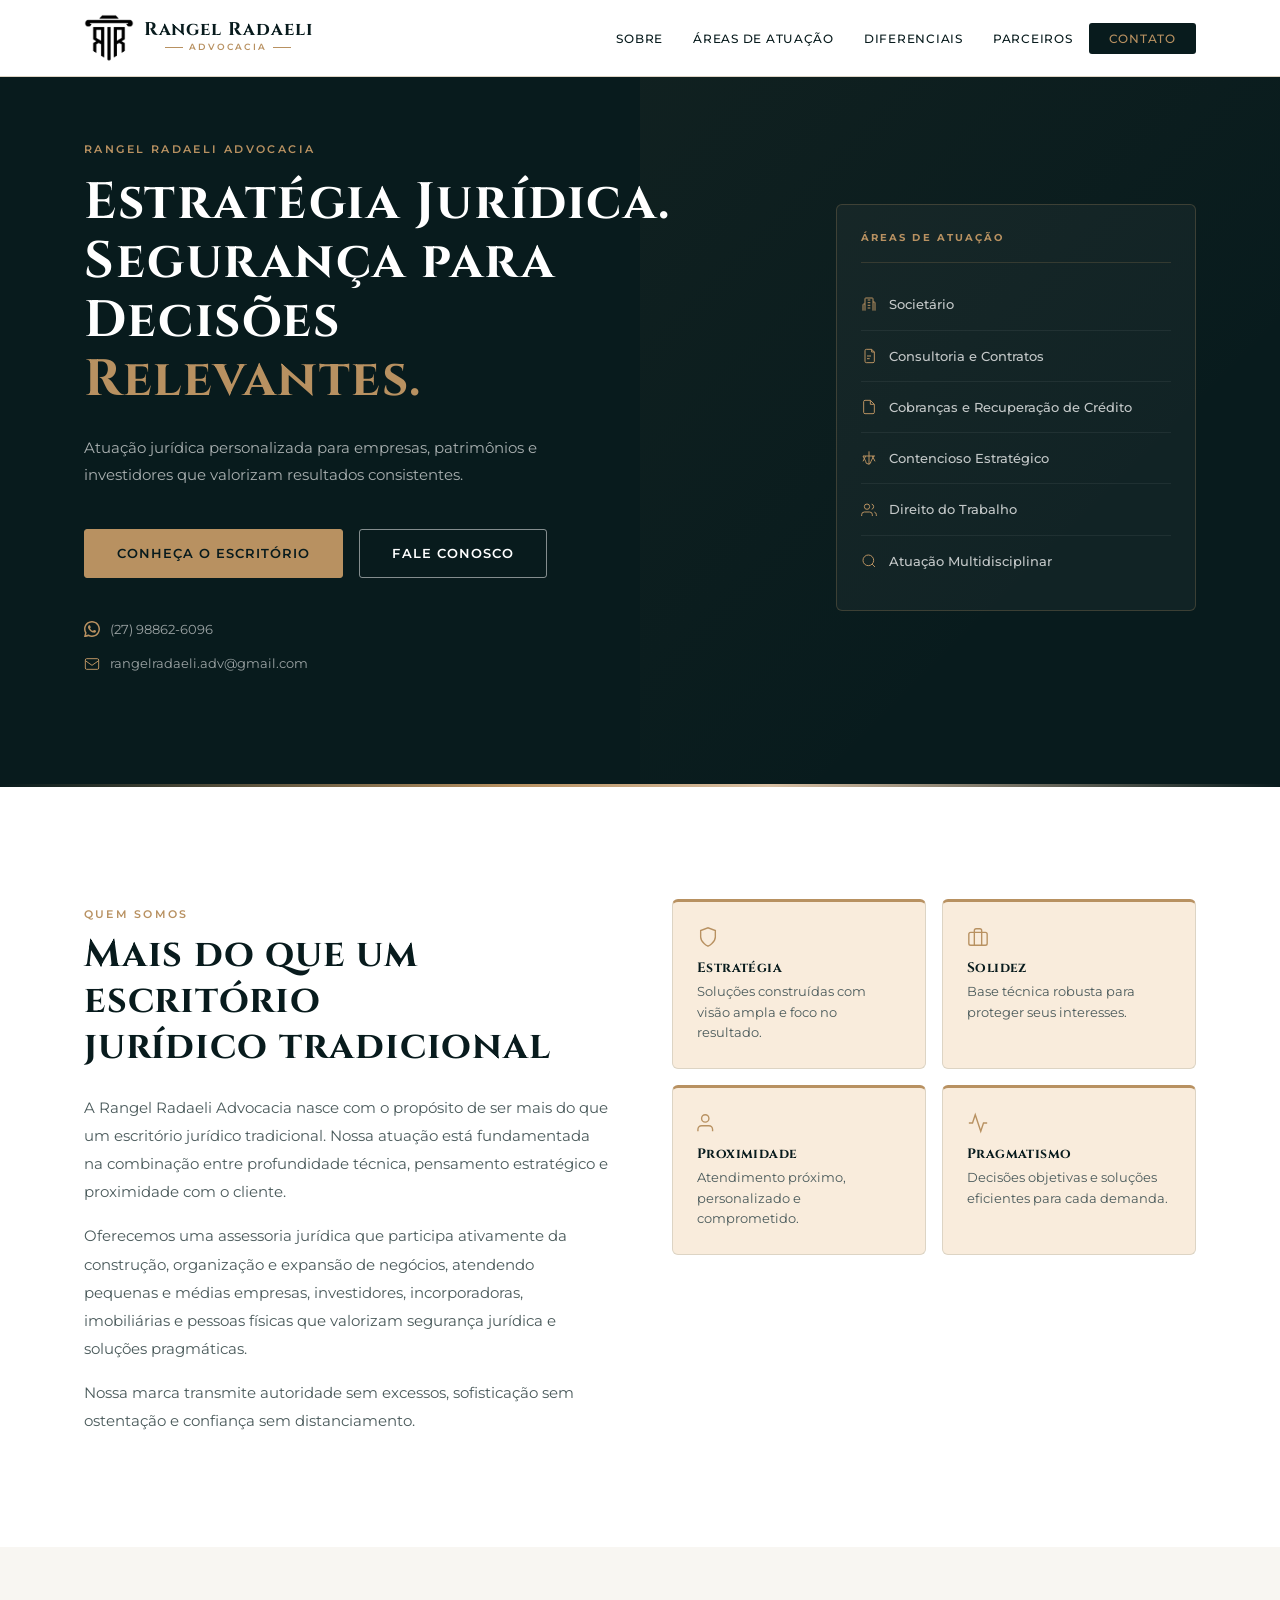
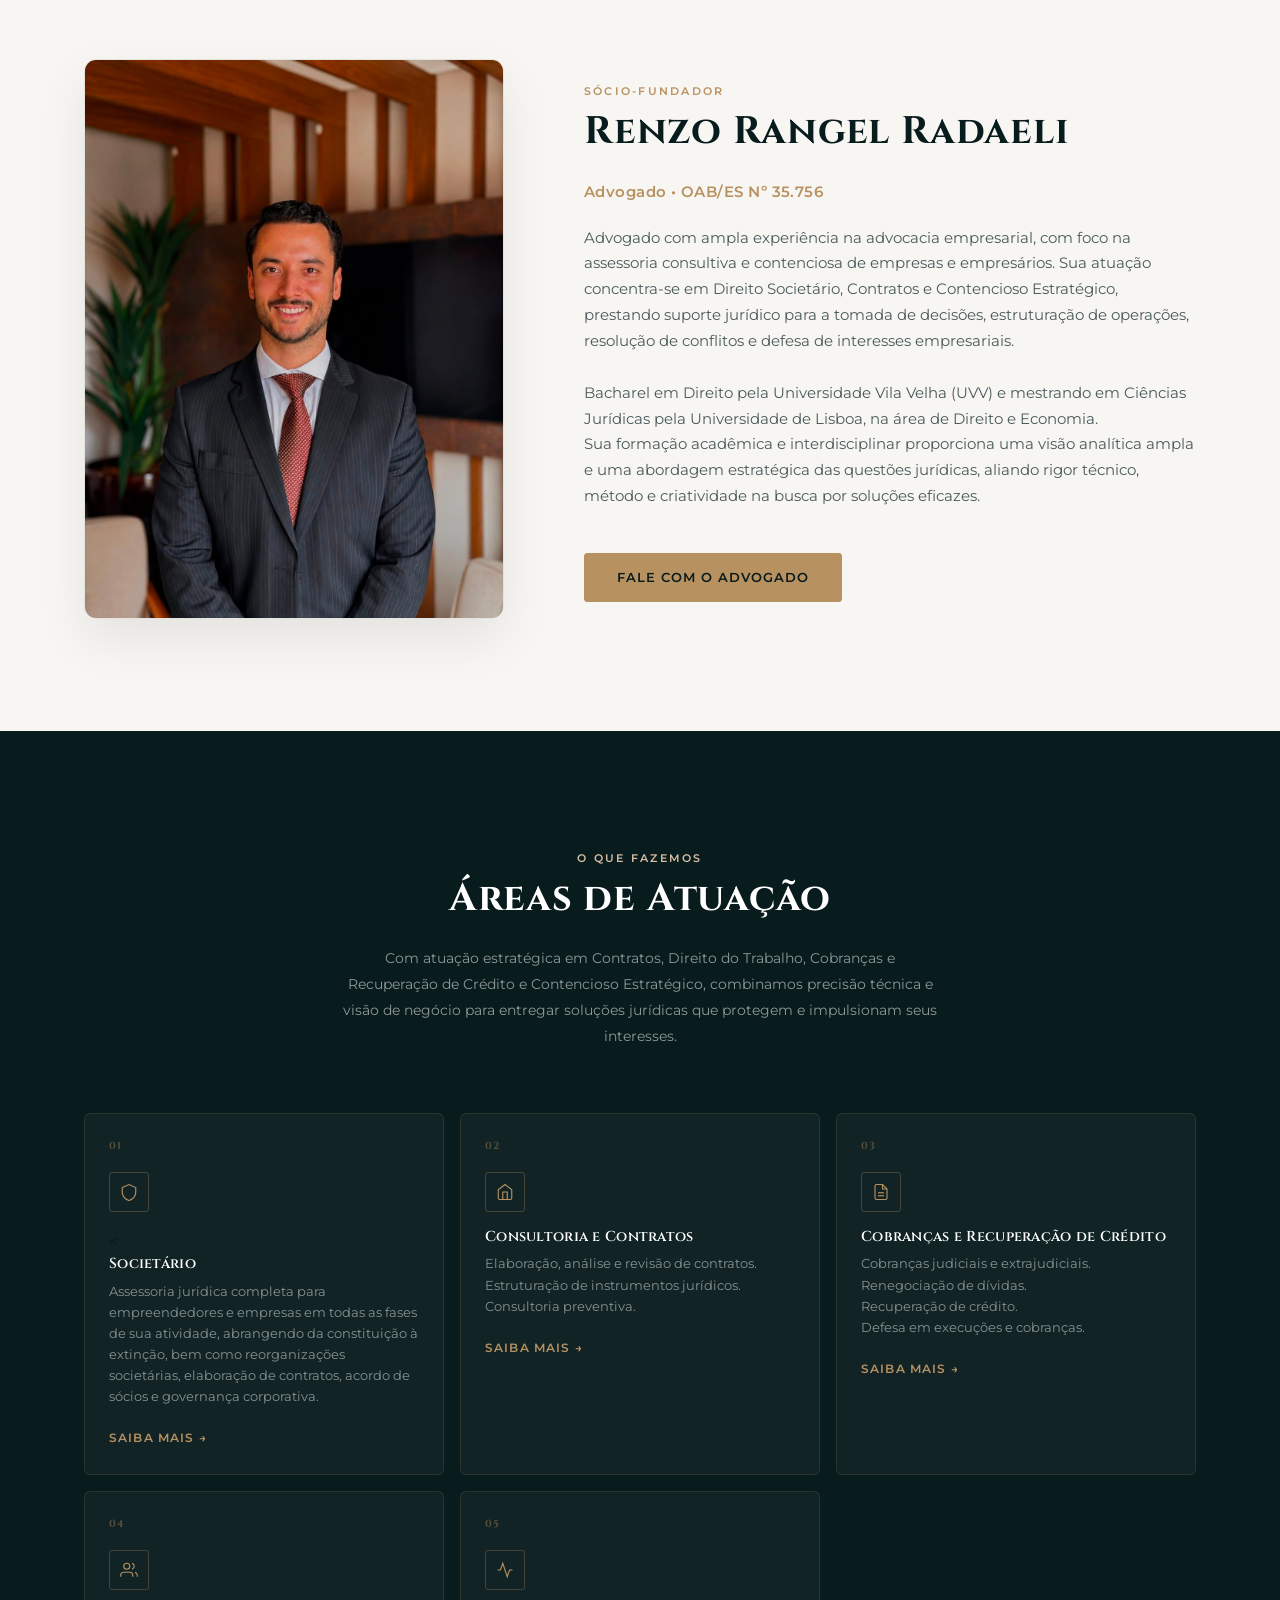
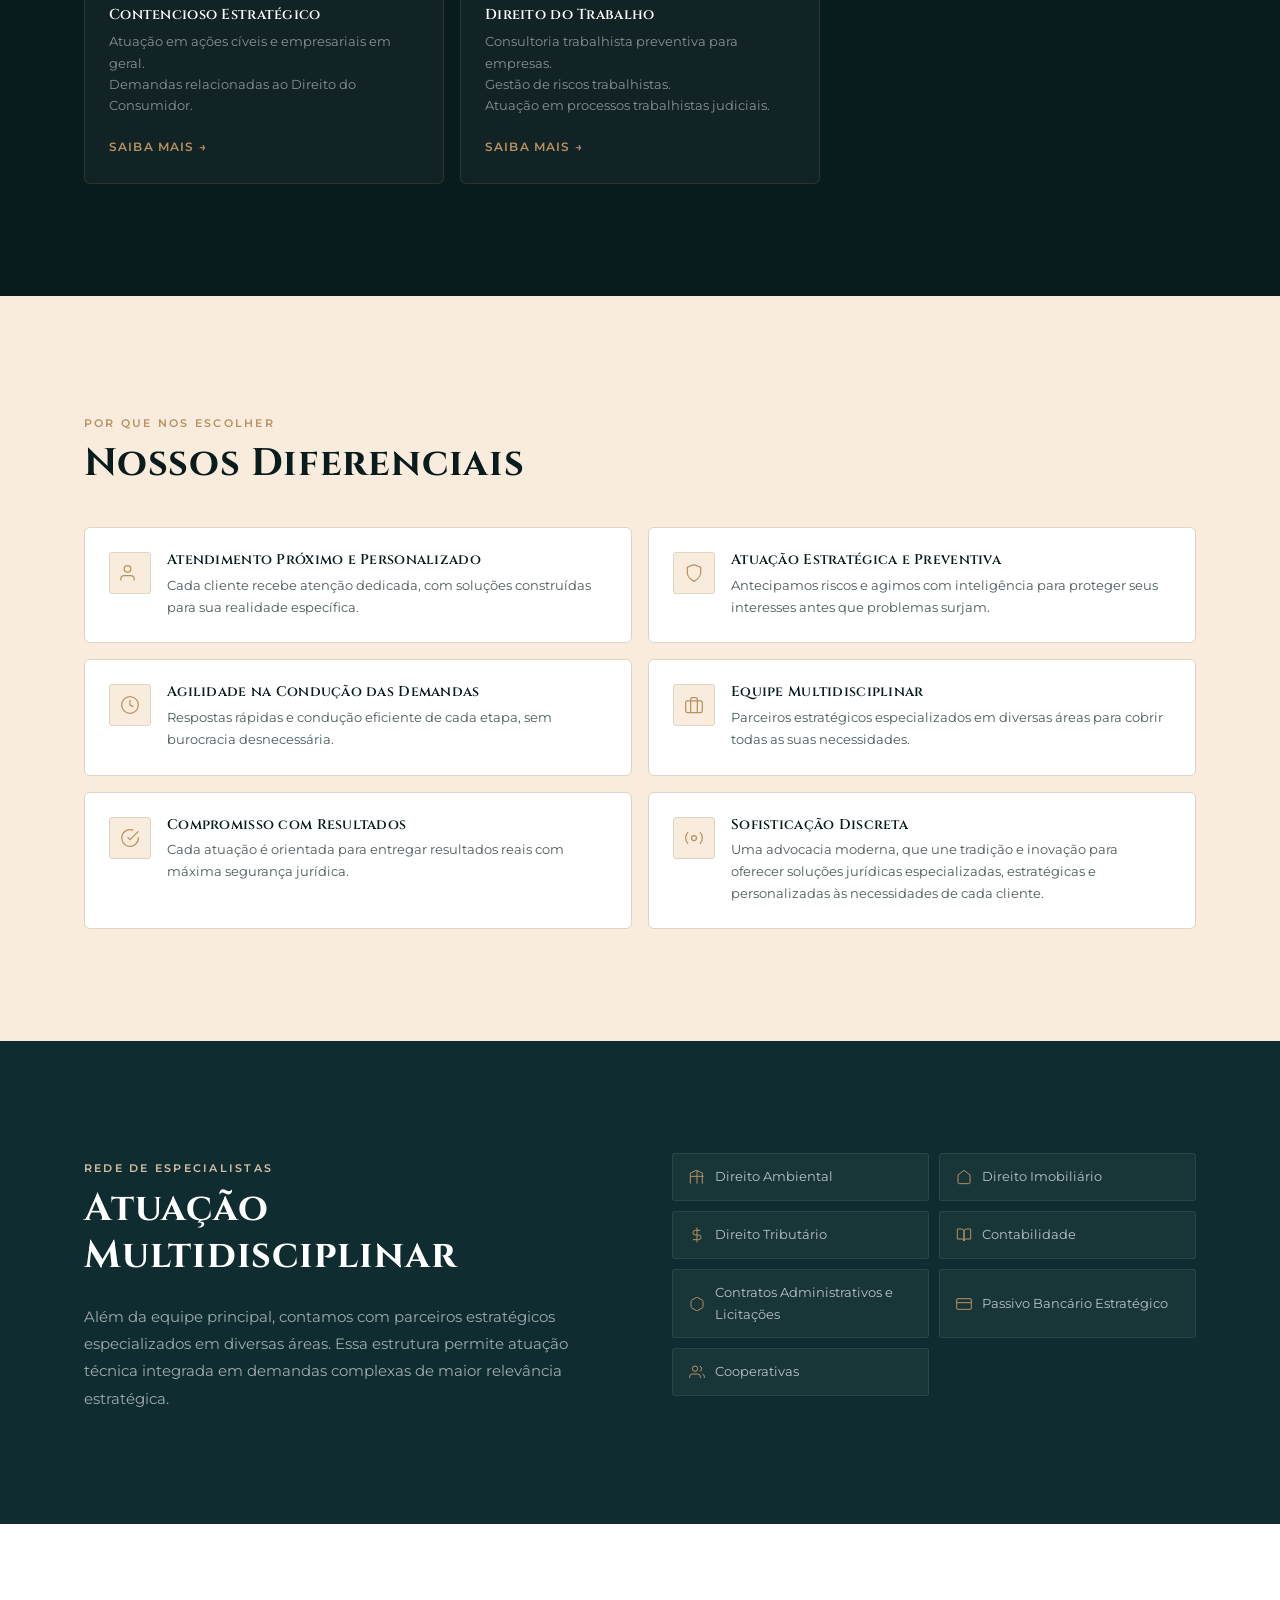
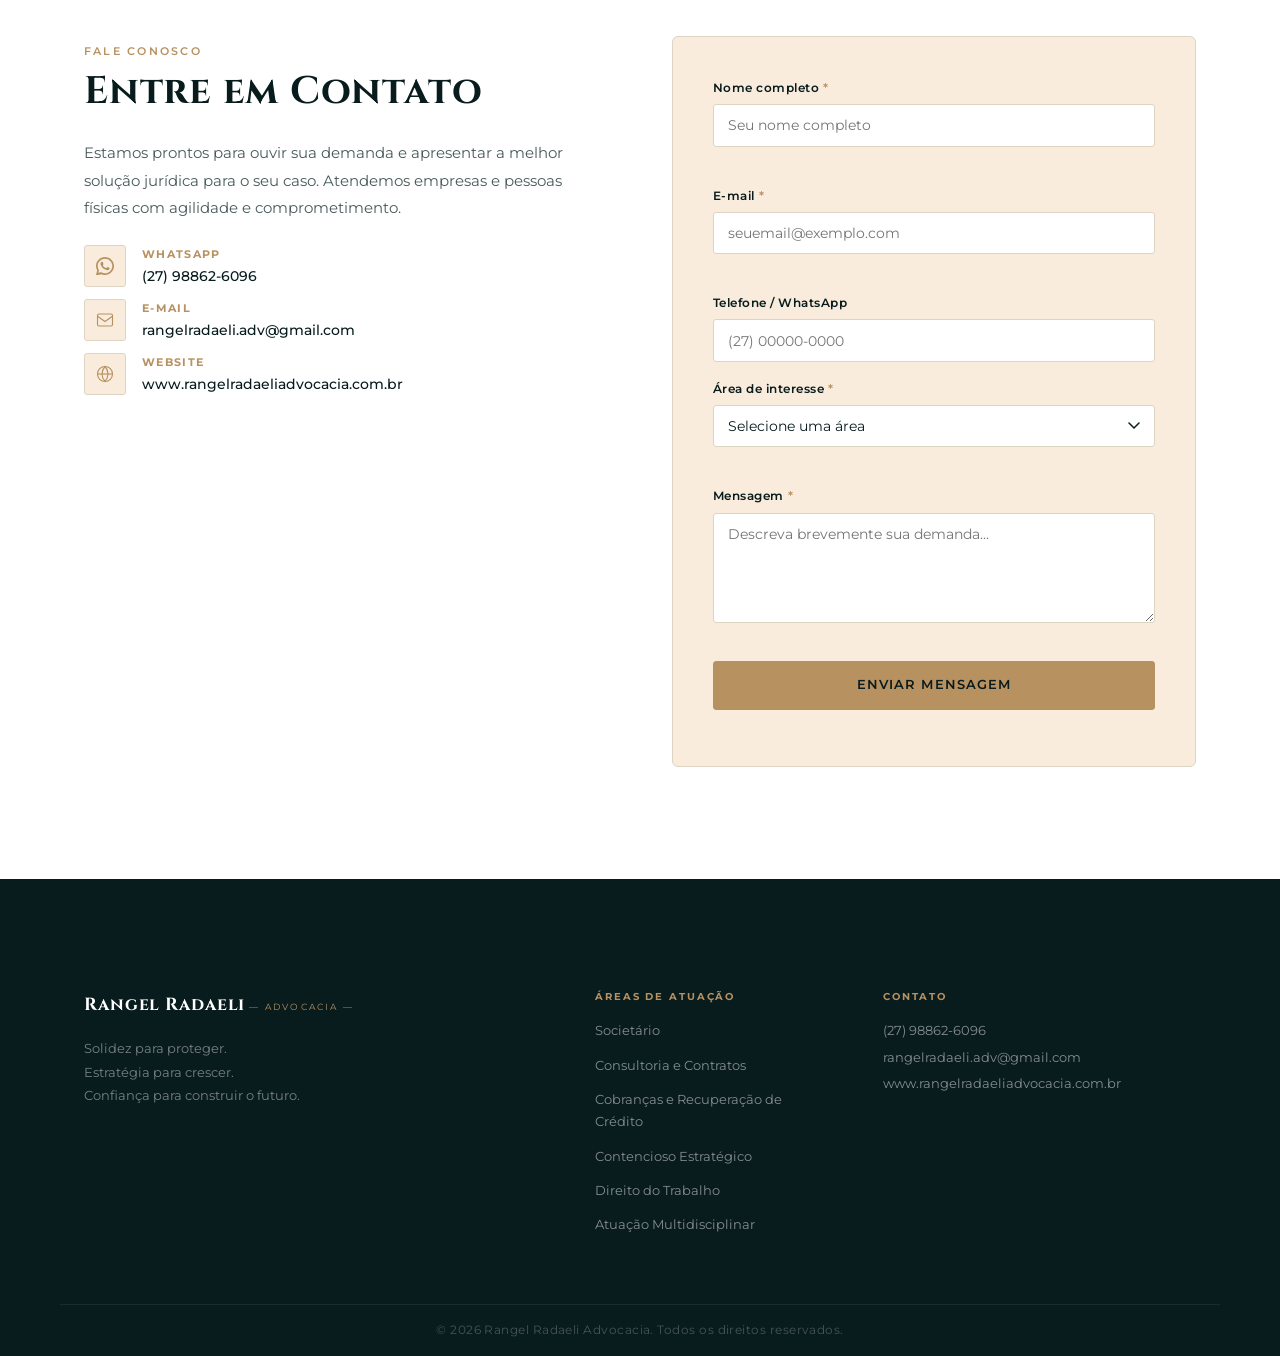
==== commit 9057eb07: "fix: comment out articles navigation link in index.html" ====
--- a/index.html
+++ b/index.html
@@ -60,7 +60,7 @@
             <li><a href="#areas" class="nav__link">Áreas de Atuação</a></li>
             <li><a href="#diferenciais" class="nav__link">Diferenciais</a></li>
             <li><a href="#multidisciplinar" class="nav__link">Parceiros</a></li>
-             <li><a href="artigos.html" class="nav__link">Artigos</a></li>  
+             <!-- <li><a href="artigos.html" class="nav__link">Artigos</a></li>   -->
             <li>
               <a href="#contato" class="nav__link nav__link--cta">Contato</a>
             </li>
